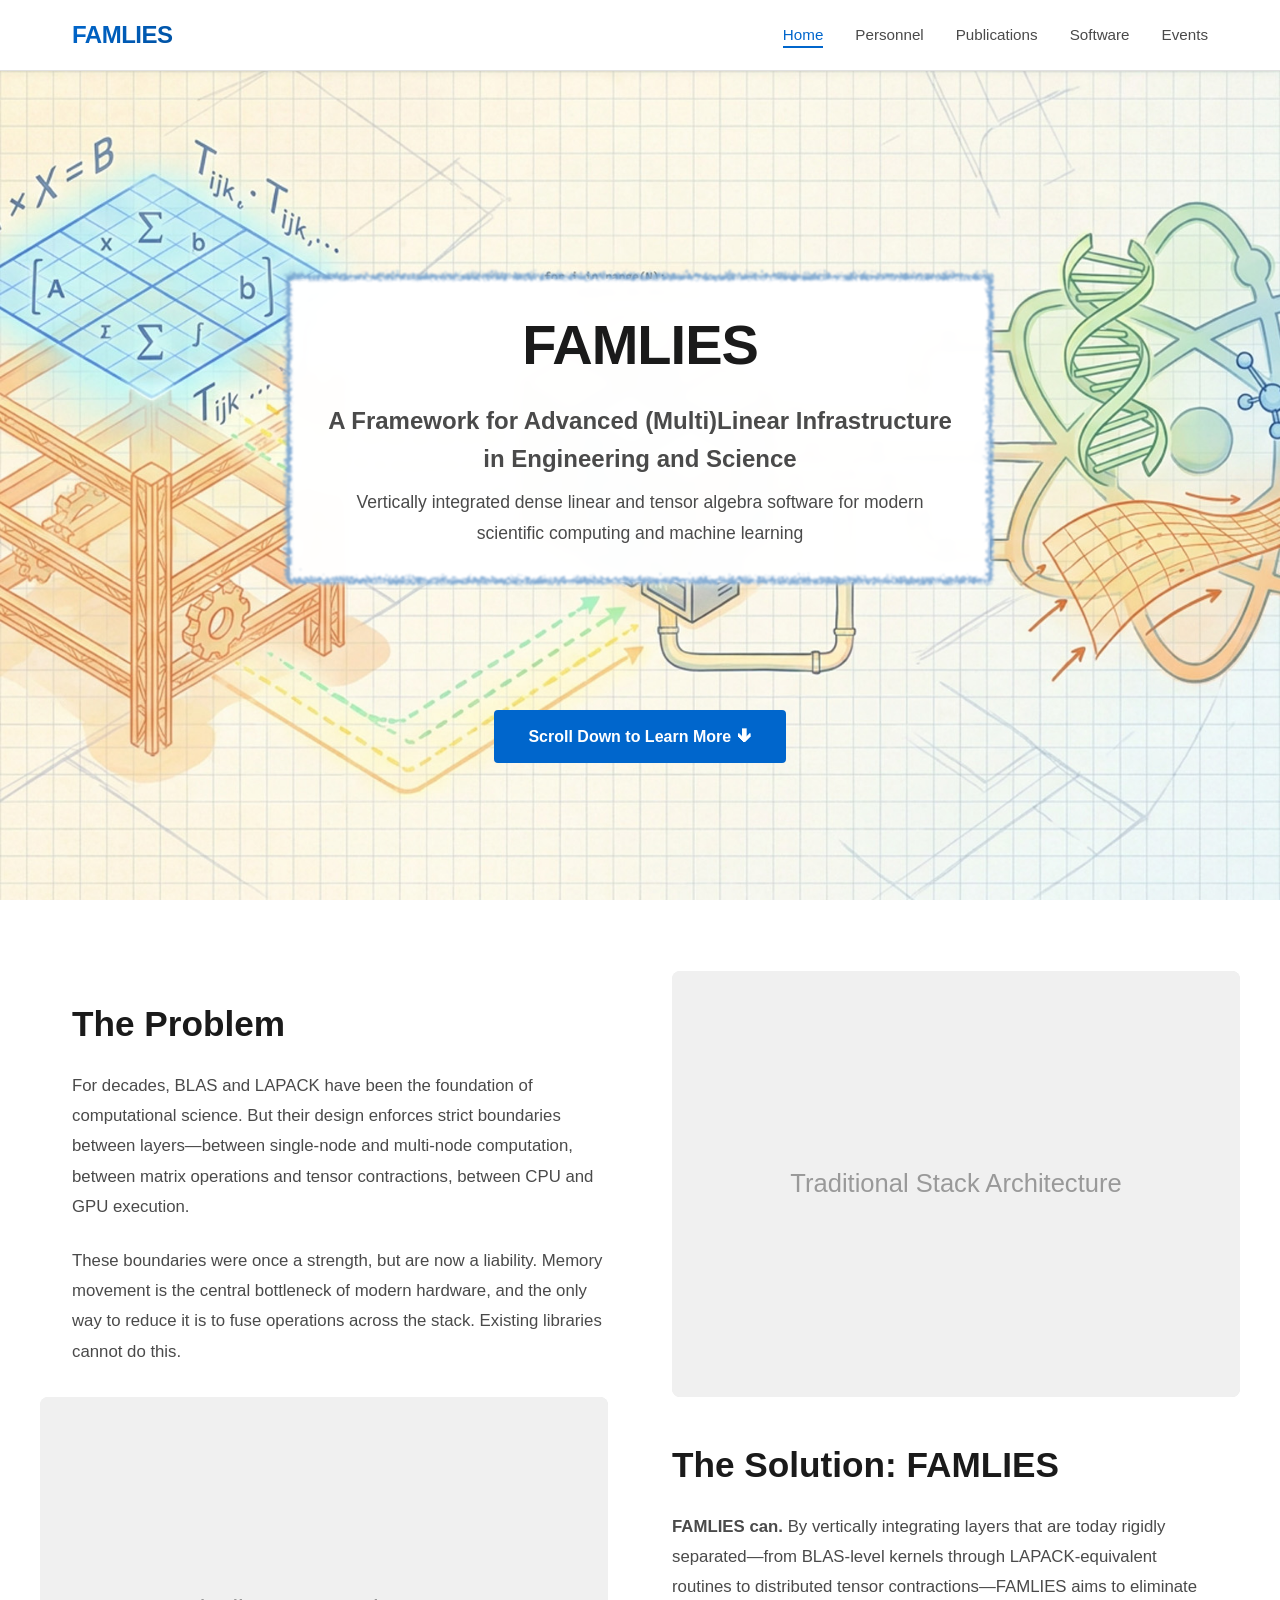
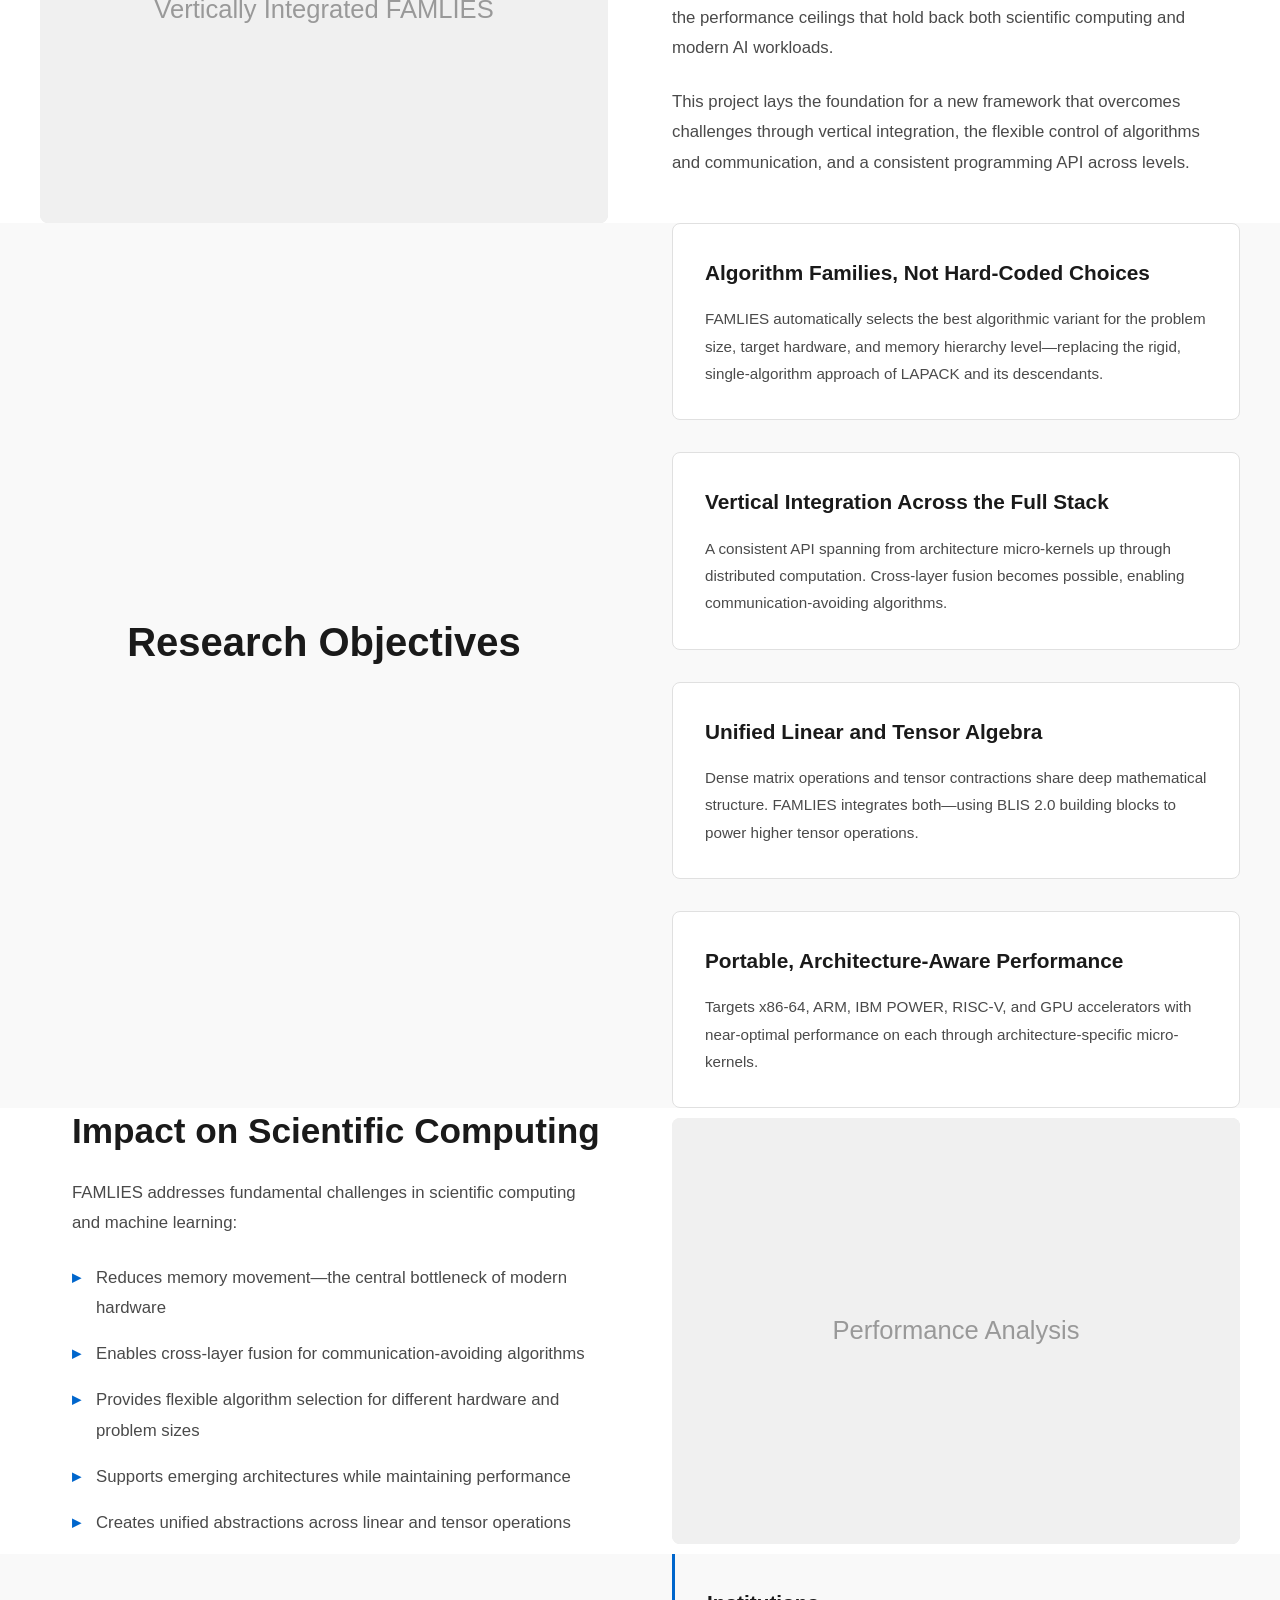
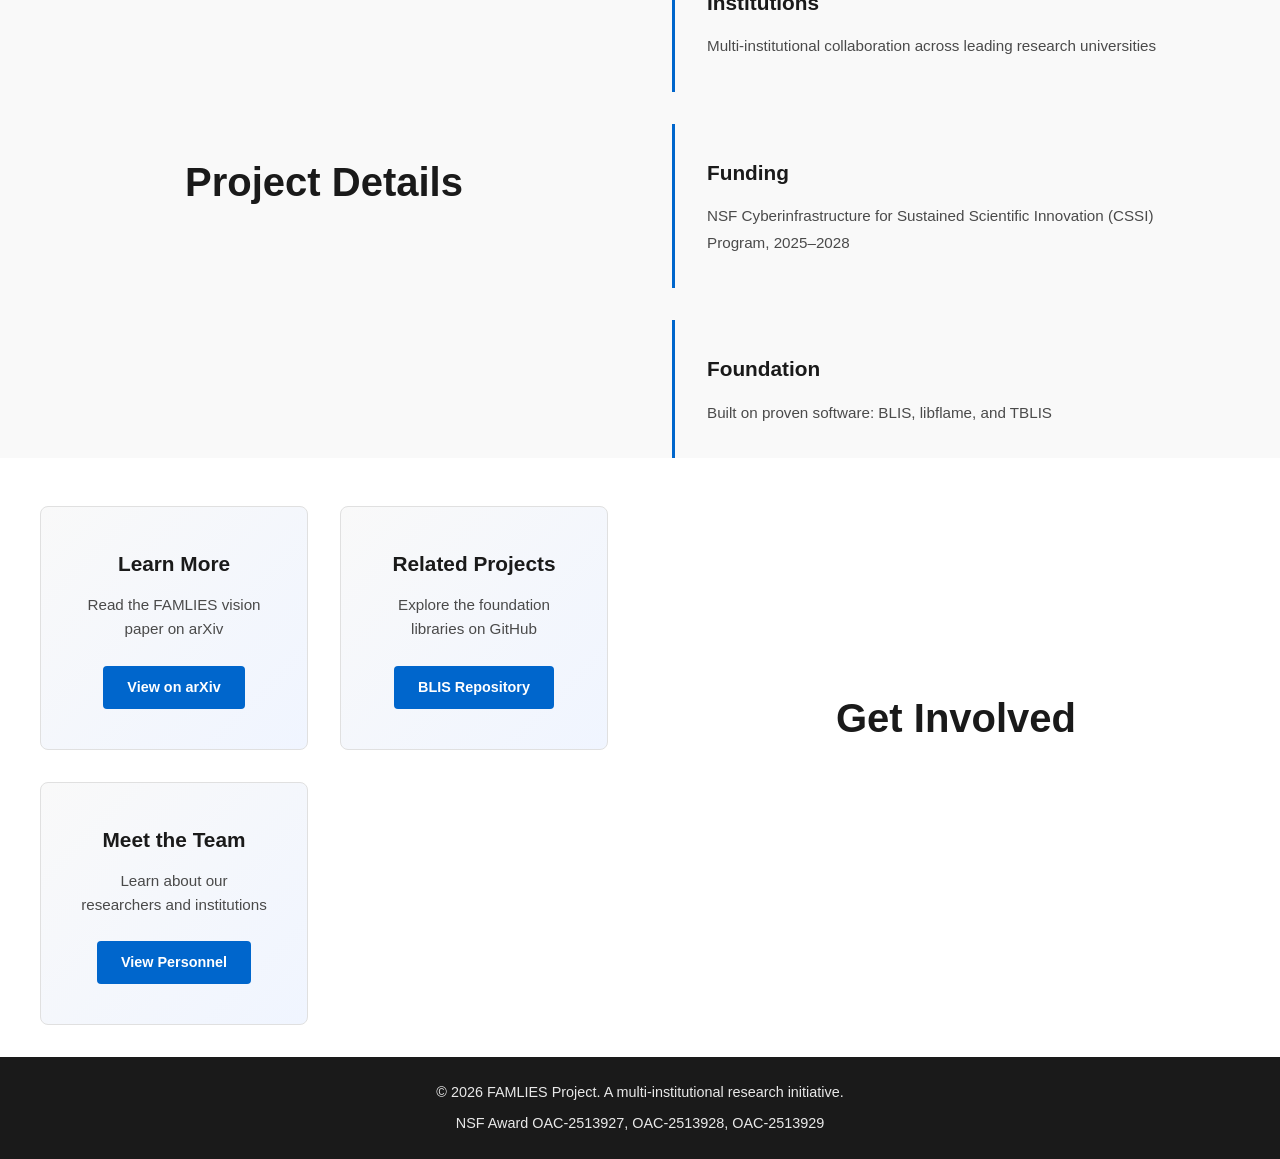
==== site/index.html @ 31dda7c6 "Update to BLIS and main FAMLIES pages." ====
<!DOCTYPE html>
<html lang="en">
<head>
    <meta charset="UTF-8">
    <meta name="viewport" content="width=device-width, initial-scale=1.0">
    <title>FAMLIES - Advanced Linear Algebra Framework</title>
    <link rel="stylesheet" href="styles.css">
</head>
<body>
    <!-- Navigation Bar -->
    <nav class="navbar">
        <div class="nav-container">
            <div class="nav-logo">
                <a href="index.html">
                    <span class="logo-placeholder">FAMLIES</span>
                </a>
            </div>
            <ul class="nav-menu">
                <li class="nav-item">
                    <a href="index.html" class="nav-link active">Home</a>
                </li>
                <li class="nav-item">
                    <a href="personnel.html" class="nav-link">Personnel</a>
                </li>
                <li class="nav-item">
                    <a href="publications.html" class="nav-link">Publications</a>
                </li>
                <li class="nav-item">
                    <a href="software.html" class="nav-link">Software</a>
                </li>
                <li class="nav-item">
                    <a href="events.html" class="nav-link">Events</a>
                </li>
            </ul>
        </div>
    </nav>

    <!-- Hero Section -->
    <section class="hero">
        <div class="hero-content">
            <h1>FAMLIES</h1>
            <p class="hero-subtitle">A Framework for Advanced (Multi)Linear Infrastructure in Engineering and Science</p>
            <p class="hero-description">Vertically integrated dense linear and tensor algebra software for modern scientific computing and machine learning</p>
        </div>
        <a href="#about" class="cta-button">Scroll Down to Learn More 🡳</a>
    </section>

    <!-- Main Content -->
    <main>
        <!-- Section 1: Motivation -->
        <section id="about" class="content-section">
            <div class="section-container">
                <div class="section-content left">
                    <h2>The Problem</h2>
                    <p>For decades, BLAS and LAPACK have been the foundation of computational science. But their design enforces strict boundaries between layers—between single-node and multi-node computation, between matrix operations and tensor contractions, between CPU and GPU execution.</p>
                    <p>These boundaries were once a strength, but are now a liability. Memory movement is the central bottleneck of modern hardware, and the only way to reduce it is to fuse operations across the stack. Existing libraries cannot do this.</p>
                </div>
                <div class="section-image right">
                    <div class="placeholder-image">
                        <svg viewBox="0 0 400 300" xmlns="http://www.w3.org/2000/svg">
                            <rect width="400" height="300" fill="#f0f0f0"/>
                            <text x="200" y="150" font-size="18" text-anchor="middle" fill="#999" dy=".3em">Traditional Stack Architecture</text>
                        </svg>
                    </div>
                </div>
            </div>
        </section>

        <!-- Section 2: Solution -->
        <section class="content-section">
            <div class="section-container">
                <div class="section-image left">
                    <div class="placeholder-image">
                        <svg viewBox="0 0 400 300" xmlns="http://www.w3.org/2000/svg">
                            <rect width="400" height="300" fill="#f0f0f0"/>
                            <text x="200" y="150" font-size="18" text-anchor="middle" fill="#999" dy=".3em">Vertically Integrated FAMLIES</text>
                        </svg>
                    </div>
                </div>
                <div class="section-content right">
                    <h2>The Solution: FAMLIES</h2>
                    <p><strong>FAMLIES can.</strong> By vertically integrating layers that are today rigidly separated—from BLAS-level kernels through LAPACK-equivalent routines to distributed tensor contractions—FAMLIES aims to eliminate the performance ceilings that hold back both scientific computing and modern AI workloads.</p>
                    <p>This project lays the foundation for a new framework that overcomes challenges through vertical integration, the flexible control of algorithms and communication, and a consistent programming API across levels.</p>
                </div>
            </div>
        </section>

        <!-- Section 3: Research Objectives -->
        <section class="content-section bg-light">
            <div class="section-container">
                <h2 class="section-title">Research Objectives</h2>
                <div class="objectives-grid">
                    <div class="objective-card">
                        <h3>Algorithm Families, Not Hard-Coded Choices</h3>
                        <p>FAMLIES automatically selects the best algorithmic variant for the problem size, target hardware, and memory hierarchy level—replacing the rigid, single-algorithm approach of LAPACK and its descendants.</p>
                    </div>
                    <div class="objective-card">
                        <h3>Vertical Integration Across the Full Stack</h3>
                        <p>A consistent API spanning from architecture micro-kernels up through distributed computation. Cross-layer fusion becomes possible, enabling communication-avoiding algorithms.</p>
                    </div>
                    <div class="objective-card">
                        <h3>Unified Linear and Tensor Algebra</h3>
                        <p>Dense matrix operations and tensor contractions share deep mathematical structure. FAMLIES integrates both—using BLIS 2.0 building blocks to power higher tensor operations.</p>
                    </div>
                    <div class="objective-card">
                        <h3>Portable, Architecture-Aware Performance</h3>
                        <p>Targets x86-64, ARM, IBM POWER, RISC-V, and GPU accelerators with near-optimal performance on each through architecture-specific micro-kernels.</p>
                    </div>
                </div>
            </div>
        </section>

        <!-- Section 4: Impact -->
        <section class="content-section">
            <div class="section-container">
                <div class="section-content left">
                    <h2>Impact on Scientific Computing</h2>
                    <p>FAMLIES addresses fundamental challenges in scientific computing and machine learning:</p>
                    <ul class="impact-list">
                        <li>Reduces memory movement—the central bottleneck of modern hardware</li>
                        <li>Enables cross-layer fusion for communication-avoiding algorithms</li>
                        <li>Provides flexible algorithm selection for different hardware and problem sizes</li>
                        <li>Supports emerging architectures while maintaining performance</li>
                        <li>Creates unified abstractions across linear and tensor operations</li>
                    </ul>
                </div>
                <div class="section-image right">
                    <div class="placeholder-image">
                        <svg viewBox="0 0 400 300" xmlns="http://www.w3.org/2000/svg">
                            <rect width="400" height="300" fill="#f0f0f0"/>
                            <text x="200" y="150" font-size="18" text-anchor="middle" fill="#999" dy=".3em">Performance Analysis</text>
                        </svg>
                    </div>
                </div>
            </div>
        </section>

        <!-- Section 5: Project Details -->
        <section class="content-section bg-light">
            <div class="section-container">
                <h2 class="section-title">Project Details</h2>
                <div class="details-grid">
                    <div class="detail-item">
                        <h3>Institutions</h3>
                        <p>Multi-institutional collaboration across leading research universities</p>
                    </div>
                    <div class="detail-item">
                        <h3>Funding</h3>
                        <p>NSF Cyberinfrastructure for Sustained Scientific Innovation (CSSI) Program, 2025–2028</p>
                    </div>
                    <div class="detail-item">
                        <h3>Foundation</h3>
                        <p>Built on proven software: BLIS, libflame, and TBLIS</p>
                    </div>
                </div>
            </div>
        </section>

        <!-- Section 6: Getting Started -->
        <section class="content-section">
            <div class="section-container">
                <div class="cta-section">
                    <div class="cta-card">
                        <h3>Learn More</h3>
                        <p>Read the FAMLIES vision paper on arXiv</p>
                        <a href="https://arxiv.org/abs/2604.07311" class="link-button" target="_blank">View on arXiv</a>
                    </div>
                    <div class="cta-card">
                        <h3>Related Projects</h3>
                        <p>Explore the foundation libraries on GitHub</p>
                        <a href="https://github.com/flame/blis" class="link-button" target="_blank">BLIS Repository</a>
                    </div>
                    <div class="cta-card">
                        <h3>Meet the Team</h3>
                        <p>Learn about our researchers and institutions</p>
                        <a href="personnel.html" class="link-button">View Personnel</a>
                    </div>
                </div>
                <h2 class="section-title text-center">Get Involved</h2>
            </div>
        </section>
    </main>

    <!-- Footer -->
    <footer class="footer">
        <div class="footer-content">
            <p>&copy; 2026 FAMLIES Project. A multi-institutional research initiative.</p>
            <p>NSF Award OAC-2513927, OAC-2513928, OAC-2513929</p>
        </div>
    </footer>

    <script src="script.js"></script>
</body>
</html>
---- site/styles.css ----
/* ============================================
   FAMLIES Website - Minimalist Scrolling Design
   ============================================ */

* {
    margin: 0;
    padding: 0;
    box-sizing: border-box;
}

:root {
    --primary-color: #1a1a1a;
    --secondary-color: #4a4a4a;
    --accent-color: #0066cc;
    --light-bg: #f9f9f9;
    --white: #ffffff;
    --border-color: #e0e0e0;
    --spacing-unit: 1rem;
    --max-width: 1200px;
    --font-sans: -apple-system, BlinkMacSystemFont, "Segoe UI", Roboto, "Helvetica Neue", Arial, sans-serif;
}

html {
    scroll-behavior: smooth;
}

body {
    font-family: var(--font-sans);
    color: var(--primary-color);
    background-color: var(--white);
    line-height: 1.6;
}

/* ============================================
   NAVIGATION
   ============================================ */

.navbar {
    position: sticky;
    top: 0;
    z-index: 1000;
    background-color: var(--white);
    border-bottom: 1px solid var(--border-color);
    box-shadow: 0 2px 8px rgba(0, 0, 0, 0.05);
}

.nav-container {
    max-width: var(--max-width);
    margin: 0 auto;
    display: flex;
    justify-content: space-between;
    align-items: center;
    padding: 0 2rem;
    height: 70px;
}

.nav-logo a {
    font-size: 1.5rem;
    font-weight: 700;
    color: var(--primary-color);
    text-decoration: none;
    letter-spacing: -0.5px;
}

.logo-placeholder {
    background: linear-gradient(135deg, var(--accent-color), #0052a3);
    -webkit-background-clip: text;
    -webkit-text-fill-color: transparent;
    background-clip: text;
}

.nav-menu {
    display: flex;
    list-style: none;
    gap: 2rem;
}

.nav-item {
    position: relative;
}

.nav-link {
    color: var(--secondary-color);
    text-decoration: none;
    font-size: 0.95rem;
    font-weight: 500;
    transition: color 0.3s ease;
    position: relative;
}

.nav-link:hover,
.nav-link.active {
    color: var(--accent-color);
}

.nav-link.active::after {
    content: '';
    position: absolute;
    bottom: -5px;
    left: 0;
    width: 100%;
    height: 2px;
    background-color: var(--accent-color);
}

/* ============================================
   HERO SECTION
   ============================================ */

.hero {
    background: url('bg.jpg') center/cover no-repeat;
    background-attachment: fixed;
    padding: 20px var(--spacing-unit) * 1;
    text-align: center;
    display: flex;
    flex-direction: column;
    align-items: center;
    justify-content: center;
    gap: 8rem;
    height: 100vh;
}

/*
.hero-content {
    max-width: 700px;
    background-color: rgba(255, 255, 255, 0.95);
    padding: 3rem;
    border-radius: 16px;
    backdrop-filter: blur(10px);
    box-shadow:
        0 0 20px 0px rgba(255, 255, 255, 0.9),
        0 0 40px 10px rgba(255, 255, 255, 0.6),
        0 0 70px 25px rgba(255, 255, 255, 0.2),
        0 0 100px 45px rgba(255, 255, 255, 0.05);
}
*/

.hero-content {
    max-width: 700px;
    background-color: rgba(255, 255, 255, 0.98);
    padding: 2rem;
    backdrop-filter: blur(5px);
    border-radius: 5px;
    box-shadow:
        0 0 2px 0px rgba(255, 255, 255, 0.9),
        0 0 4px 2px rgba(255, 255, 255, 0.6),
        0 0 6px 4px rgba(255, 255, 255, 0.2),
        0 0 10px 6px rgba(255, 255, 255, 0.05);
    position: relative;
    z-index: 1;
}

.hero-content::after {
    content: '';
    position: absolute;
    top: -20px;
    left: -20px;
    right: -20px;
    bottom: -20px;
    background-image:
        url('data:image/svg+xml;utf8,<svg xmlns="http://www.w3.org/2000/svg" viewBox="0 0 700 300" preserveAspectRatio="none"><defs><filter id="roughen" height="2" width="1.6" color-interpolation-filters="sRGB"><feTurbulence baseFrequency="0.32065" seed="115" result="result1" numOctaves="1" type="turbulence"/><feDisplacementMap scale="10" yChannelSelector="G" in2="result1" xChannelSelector="R" in="SourceGraphic"/><feGaussianBlur stdDeviation="1.1169"/></filter></defs><path d="M 14,12 L 678,12 L 678,278 L 14,278 Z" fill="none" stroke="rgba(100,150,200,0.8)" stroke-width="4.5" filter="url(%23roughen)" stroke-linecap="round" stroke-linejoin="round"/></svg>');
    background-repeat: no-repeat;
    background-size: 100% 100%;
    background-position: 0 0;
    pointer-events: none;
    z-index: -1;
}

.hero h1 {
    font-size: 3.5rem;
    font-weight: 700;
    margin-bottom: 1.5rem;
    letter-spacing: -1px;
    color: var(--primary-color);
    line-height: 1.2;
}

.hero-subtitle {
    font-size: 1.5rem;
    color: var(--secondary-color);
    margin-top: 0.0rem;
    margin-bottom: 0.5rem;
    font-weight: 600;
}

.hero-description {
    font-size: 1.1rem;
    color: var(--secondary-color);
    margin-bottom: 0rem;
    line-height: 1.8;
}

.cta-button {
    display: inline-block;
    padding: 12px 32px;
    background-color: var(--accent-color);
    color: var(--white);
    text-decoration: none;
    border-radius: 4px;
    font-weight: 600;
    font-size: 1rem;
    transition: all 0.3s ease;
    border: 2px solid var(--accent-color);
}

.cta-button:hover {
    background-color: transparent;
    color: var(--accent-color);
    transform: translateY(-2px);
    box-shadow: 0 8px 16px rgba(0, 102, 204, 0.2);
}

/* ============================================
   MAIN CONTENT
   ============================================ */

main {
    background-color: var(--white);
}

.content-section {
    padding: 80px var(--spacing-unit) * 2;
}

.content-section.bg-light {
    background-color: var(--light-bg);
}

.section-container {
    max-width: var(--max-width);
    margin: 0 auto;
}

/* Alternating Layout */

.section-container {
    display: grid;
    grid-template-columns: 1fr 1fr;
    gap: 4rem;
    align-items: center;
}

.section-content {
    display: flex;
    flex-direction: column;
    justify-content: center;
}

.section-content h2 {
    font-size: 2.2rem;
    font-weight: 700;
    margin-bottom: 1.5rem;
    line-height: 1.3;
    color: var(--primary-color);
}

.section-content p {
    font-size: 1.05rem;
    color: var(--secondary-color);
    margin-bottom: 1.5rem;
    line-height: 1.8;
}

.section-content p:last-of-type {
    margin-bottom: 0;
}

.section-content.left {
    order: 1;
    padding-left: 2rem;
}

.section-content.right {
    order: 2;
    padding-right: 2rem;
}

.section-image.left {
    order: -1;
}

.section-image.right {
    order: 2;
}

.placeholder-image {
    background: linear-gradient(135deg, #f0f0f0 0%, #e8e8e8 100%);
    border-radius: 8px;
    aspect-ratio: 4 / 3;
    display: flex;
    align-items: center;
    justify-content: center;
    overflow: hidden;
}

.placeholder-image svg {
    width: 100%;
    height: 100%;
}

/* ============================================
   SECTION TITLES
   ============================================ */

.section-title {
    font-size: 2.5rem;
    font-weight: 700;
    margin-bottom: 3rem;
    text-align: center;
    color: var(--primary-color);
}

.section-title.text-center {
    text-align: center;
}

/* ============================================
   OBJECTIVES GRID
   ============================================ */

.objectives-grid {
    display: grid;
    grid-template-columns: repeat(auto-fit, minmax(280px, 1fr));
    gap: 2rem;
}

.objective-card {
    padding: 2rem;
    background-color: var(--white);
    border-radius: 8px;
    border: 1px solid var(--border-color);
    transition: all 0.3s ease;
}

.objective-card:hover {
    box-shadow: 0 12px 24px rgba(0, 0, 0, 0.08);
    border-color: var(--accent-color);
    transform: translateY(-4px);
}

.objective-card h3 {
    font-size: 1.3rem;
    font-weight: 600;
    margin-bottom: 1rem;
    color: var(--primary-color);
}

.objective-card p {
    font-size: 0.95rem;
    color: var(--secondary-color);
    line-height: 1.8;
}

/* ============================================
   IMPACT LIST
   ============================================ */

.impact-list {
    list-style: none;
    margin-top: 1.5rem;
}

.impact-list li {
    padding-left: 1.5rem;
    margin-bottom: 1rem;
    position: relative;
    font-size: 1.05rem;
    color: var(--secondary-color);
    line-height: 1.8;
}

.impact-list li::before {
    content: '▸';
    position: absolute;
    left: 0;
    color: var(--accent-color);
    font-weight: bold;
}

/* ============================================
   DETAILS GRID
   ============================================ */

.details-grid {
    display: grid;
    grid-template-columns: repeat(auto-fit, minmax(300px, 1fr));
    gap: 2rem;
}

.detail-item {
    padding: 2rem;
    border-left: 3px solid var(--accent-color);
}

.detail-item h3 {
    font-size: 1.3rem;
    font-weight: 600;
    margin-bottom: 0.8rem;
    color: var(--primary-color);
}

.detail-item p {
    font-size: 0.95rem;
    color: var(--secondary-color);
    line-height: 1.8;
}

/* ============================================
   CTA SECTION
   ============================================ */

.cta-section {
    display: grid;
    grid-template-columns: repeat(auto-fit, minmax(250px, 1fr));
    gap: 2rem;
    margin-top: 3rem;
}

.cta-card {
    padding: 2.5rem;
    background: linear-gradient(135deg, #f9f9f9 0%, #f0f5ff 100%);
    border-radius: 8px;
    border: 1px solid var(--border-color);
    text-align: center;
    transition: all 0.3s ease;
}

.cta-card:hover {
    background: linear-gradient(135deg, #f0f5ff 0%, #e8f0ff 100%);
    box-shadow: 0 12px 24px rgba(0, 102, 204, 0.1);
    transform: translateY(-4px);
}

.cta-card h3 {
    font-size: 1.3rem;
    font-weight: 600;
    margin-bottom: 0.8rem;
    color: var(--primary-color);
}

.cta-card p {
    font-size: 0.95rem;
    color: var(--secondary-color);
    margin-bottom: 1.5rem;
}

.link-button {
    display: inline-block;
    padding: 10px 24px;
    background-color: var(--accent-color);
    color: var(--white);
    text-decoration: none;
    border-radius: 4px;
    font-weight: 600;
    font-size: 0.9rem;
    transition: all 0.3s ease;
}

.link-button:hover {
    background-color: #0052a3;
    transform: translateY(-2px);
    box-shadow: 0 6px 12px rgba(0, 102, 204, 0.2);
}

/* ============================================
   PAGE HEADER
   ============================================ */

.page-header {
    background: linear-gradient(135deg, rgba(255, 255, 255, 0.75) 0%, rgba(240, 245, 255, 0.75) 100%);
    padding: 60px var(--spacing-unit) * 2;
    text-align: center;
    display: flex;
    align-items: center;
    justify-content: center;
    min-height: 40vh;
}

.page-header.personnel-header {
    background: linear-gradient(135deg, rgba(255, 255, 255, 0.75) 0%, rgba(240, 245, 255, 0.75) 100%), url('personnel.jpg') center/cover no-repeat;
}

.page-header.events-header {
    background: linear-gradient(135deg, rgba(255, 255, 255, 0.75) 0%, rgba(240, 245, 255, 0.75) 100%), url('events.svg') center/cover no-repeat;
}

.page-header.publications-header {
    background: linear-gradient(135deg, rgba(255, 255, 255, 0.75) 0%, rgba(240, 245, 255, 0.75) 100%), url('publications.svg') center/cover no-repeat;
}

.page-header.software-header {
    background: linear-gradient(135deg, rgba(255, 255, 255, 0.75) 0%, rgba(240, 245, 255, 0.75) 100%), url('software.svg') center/cover no-repeat;
}

.header-content {
    max-width: 700px;
}

.page-header h1 {
    font-size: 3rem;
    font-weight: 700;
    margin-bottom: 1rem;
    letter-spacing: -1px;
    color: var(--primary-color);
}

.page-header p {
    font-size: 1.2rem;
    color: var(--secondary-color);
    font-weight: 500;
}

/* ============================================
   PERSONNEL PAGE
   ============================================ */

.personnel-grid {
    display: grid;
    grid-template-columns: repeat(3, 1fr);
    gap: 2.5rem;
    margin-top: 0;
    padding: 0 2rem;
}

.personnel-section {
    grid-template-columns: 1fr;
}

/* Override grid layout for personnel page content containers */
.content-section .section-container:has(> .personnel-grid),
.content-section .section-container:has(> .institutions-grid),
.content-section .section-container:has(> .opportunity-cards) {
    display: block;
    max-width: 100%;
    margin: 0;
    gap: 0;
}

.person-card {
    padding: 2rem;
    background-color: var(--white);
    border-radius: 8px;
    border: 1px solid var(--border-color);
    text-align: center;
    transition: all 0.3s ease;
}

.person-card:hover {
    box-shadow: 0 12px 24px rgba(0, 0, 0, 0.08);
    border-color: var(--accent-color);
    transform: translateY(-4px);
}

.person-image {
    width: 150px;
    height: 150px;
    margin: 0 auto 1.5rem;
    background: linear-gradient(135deg, #f0f0f0 0%, #e8e8e8 100%);
    border-radius: 50%;
    display: flex;
    align-items: center;
    justify-content: center;
    overflow: hidden;
}

.person-image svg {
    width: 100%;
    height: 100%;
}

.person-card h3 {
    font-size: 1.3rem;
    font-weight: 700;
    margin-bottom: 0.5rem;
    color: var(--primary-color);
}

.person-title {
    font-size: 0.95rem;
    font-weight: 600;
    color: var(--accent-color);
    margin-bottom: 0.5rem;
}

.person-institution {
    font-size: 0.9rem;
    color: var(--secondary-color);
    margin-bottom: 0.3rem;
}

.person-affiliation {
    font-size: 0.9rem;
    font-style: italic;
    color: var(--secondary-color);
    margin-bottom: 1rem;
}

.person-bio {
    margin-top: 1rem;
    padding-top: 1rem;
    border-top: 1px solid var(--border-color);
}

.person-bio p {
    font-size: 0.9rem;
    color: var(--secondary-color);
    line-height: 1.6;
}

/* Opportunity Cards */

.opportunity-cards {
    max-width: 800px;
    margin: 0 auto;
}

.opportunity-card {
    padding: 2.5rem;
    background-color: var(--white);
    border-radius: 8px;
    border-left: 4px solid var(--accent-color);
}

.opportunity-card h3 {
    font-size: 1.5rem;
    font-weight: 700;
    margin-bottom: 0.5rem;
    color: var(--primary-color);
}

.opportunity-type {
    font-size: 0.9rem;
    font-weight: 600;
    color: var(--accent-color);
    margin-bottom: 1.5rem;
    display: inline-block;
}

.opportunity-description {
    font-size: 0.95rem;
    color: var(--secondary-color);
    line-height: 1.8;
}

.opportunity-description ul {
    margin: 1.5rem 0;
    padding-left: 1.5rem;
}

.opportunity-description ul li {
    margin-bottom: 0.8rem;
    list-style-type: disc;
}

.opportunity-description p {
    margin-bottom: 1rem;
}

/* Institutions Grid */

.institutions-grid {
    display: grid;
    grid-template-columns: repeat(auto-fit, minmax(250px, 1fr));
    gap: 2rem;
    margin-top: 2rem;
    padding: 0 2rem;
}

.institution-card {
    padding: 2rem;
    background-color: var(--white);
    border-radius: 8px;
    border: 1px solid var(--border-color);
    transition: all 0.3s ease;
}

.institution-card:hover {
    box-shadow: 0 12px 24px rgba(0, 0, 0, 0.08);
    border-color: var(--accent-color);
}

.institution-card h3 {
    font-size: 1.2rem;
    font-weight: 700;
    margin-bottom: 0.5rem;
    color: var(--primary-color);
}

.institution-dept {
    font-size: 0.9rem;
    color: var(--accent-color);
    font-weight: 600;
    margin-bottom: 0.8rem;
}

.institution-card p {
    font-size: 0.9rem;
    color: var(--secondary-color);
    line-height: 1.6;
}

/* ============================================
   PUBLICATIONS PAGE
   ============================================ */

.publications-list {
    margin-top: 2rem;
}

.publication-item {
    padding: 2rem;
    background-color: var(--white);
    border-radius: 8px;
    border: 1px solid var(--border-color);
    margin-bottom: 2rem;
    transition: all 0.3s ease;
}

.publication-item:hover {
    box-shadow: 0 12px 24px rgba(0, 0, 0, 0.08);
    border-color: var(--accent-color);
}

.publication-header h3 {
    font-size: 1.3rem;
    font-weight: 700;
    margin-bottom: 0.5rem;
    color: var(--primary-color);
}

.publication-meta {
    font-size: 0.9rem;
    font-style: italic;
    color: var(--secondary-color);
    margin-bottom: 1rem;
}

.publication-details {
    margin: 1.5rem 0;
}

.publication-authors {
    font-size: 0.95rem;
    color: var(--secondary-color);
    margin-bottom: 1rem;
}

.publication-abstract {
    font-size: 0.95rem;
    color: var(--secondary-color);
    line-height: 1.8;
    margin-bottom: 1.5rem;
}

.publication-links {
    display: flex;
    gap: 1rem;
}

.pub-link {
    display: inline-block;
    padding: 8px 16px;
    background-color: var(--accent-color);
    color: var(--white);
    text-decoration: none;
    border-radius: 4px;
    font-weight: 600;
    font-size: 0.85rem;
    transition: all 0.3s ease;
}

.pub-link:hover {
    background-color: #0052a3;
    transform: translateY(-2px);
    box-shadow: 0 6px 12px rgba(0, 102, 204, 0.2);
}

.publication-tags {
    display: flex;
    flex-wrap: wrap;
    gap: 0.8rem;
    margin-top: 1.5rem;
    padding-top: 1.5rem;
    border-top: 1px solid var(--border-color);
}

.tag {
    display: inline-block;
    padding: 6px 12px;
    background-color: var(--light-bg);
    color: var(--primary-color);
    border-radius: 20px;
    font-size: 0.8rem;
    font-weight: 600;
    border: 1px solid var(--border-color);
}

/* Software Grid */

.software-grid {
    display: grid;
    grid-template-columns: repeat(auto-fit, minmax(280px, 1fr));
    gap: 2rem;
    margin-top: 2rem;
}

.software-card {
    padding: 2rem;
    background-color: var(--white);
    border-radius: 8px;
    border: 1px solid var(--border-color);
    transition: all 0.3s ease;
}

.software-card:hover {
    box-shadow: 0 12px 24px rgba(0, 0, 0, 0.08);
    border-color: var(--accent-color);
    transform: translateY(-4px);
}

.software-card h3 {
    font-size: 1.3rem;
    font-weight: 700;
    margin-bottom: 0.5rem;
    color: var(--primary-color);
}

.software-desc {
    font-size: 0.9rem;
    color: var(--accent-color);
    font-weight: 600;
    margin-bottom: 1rem;
}

.software-card p {
    font-size: 0.95rem;
    color: var(--secondary-color);
    line-height: 1.6;
    margin-bottom: 1.5rem;
}

.software-link {
    display: inline-block;
    color: var(--accent-color);
    text-decoration: none;
    font-weight: 600;
    font-size: 0.9rem;
    transition: all 0.3s ease;
}

.software-link:hover {
    color: #0052a3;
    transform: translateX(4px);
}

/* ============================================
   SOFTWARE PAGE - ARCHITECTURE
   ============================================ */

.architecture-content {
    display: grid;
    grid-template-columns: repeat(auto-fit, minmax(300px, 1fr));
    gap: 2.5rem;
    margin-top: 2rem;
}

.architecture-section {
    padding: 2rem;
    background-color: var(--white);
    border-radius: 8px;
    border: 1px solid var(--border-color);
}

.architecture-section h3 {
    font-size: 1.3rem;
    font-weight: 700;
    margin-bottom: 1rem;
    color: var(--primary-color);
}

.architecture-section p {
    font-size: 0.95rem;
    color: var(--secondary-color);
    line-height: 1.8;
    margin-bottom: 1.5rem;
}

.architecture-list {
    list-style: none;
    padding: 0;
}

.architecture-list li {
    padding-left: 1.5rem;
    margin-bottom: 1rem;
    position: relative;
    font-size: 0.95rem;
    color: var(--secondary-color);
    line-height: 1.8;
}

.architecture-list li::before {
    content: '→';
    position: absolute;
    left: 0;
    color: var(--accent-color);
    font-weight: bold;
}

.architecture-list strong {
    color: var(--primary-color);
}

/* Software Stats */

.software-stats {
    display: flex;
    gap: 1rem;
    flex-wrap: wrap;
    margin: 1.5rem 0;
    padding: 1rem 0;
    border-top: 1px solid var(--border-color);
    border-bottom: 1px solid var(--border-color);
}

.stat-item {
    font-size: 0.8rem;
    font-weight: 600;
    color: var(--primary-color);
    background-color: var(--light-bg);
    padding: 4px 10px;
    border-radius: 4px;
}

/* Resources Grid */

.resources-grid {
    display: grid;
    grid-template-columns: repeat(auto-fit, minmax(280px, 1fr));
    gap: 2rem;
    margin-top: 2rem;
}

.resource-card {
    padding: 2rem;
    background: linear-gradient(135deg, #f9f9f9 0%, #f0f5ff 100%);
    border-radius: 8px;
    border: 1px solid var(--border-color);
    transition: all 0.3s ease;
}

.resource-card:hover {
    box-shadow: 0 12px 24px rgba(0, 102, 204, 0.1);
    transform: translateY(-4px);
    background: linear-gradient(135deg, #f0f5ff 0%, #e8f0ff 100%);
}

.resource-card h3 {
    font-size: 1.2rem;
    font-weight: 700;
    margin-bottom: 0.8rem;
    color: var(--primary-color);
}

.resource-card p {
    font-size: 0.95rem;
    color: var(--secondary-color);
    line-height: 1.6;
    margin-bottom: 1.5rem;
}

.resource-link {
    display: inline-block;
    color: var(--accent-color);
    text-decoration: none;
    font-weight: 600;
    font-size: 0.9rem;
    transition: all 0.3s ease;
}

.resource-link:hover {
    color: #0052a3;
    transform: translateX(4px);
}

/* ============================================
   EVENTS PAGE
   ============================================ */

.events-list {
    margin-top: 2rem;
    grid-column: 1 / -1;
    width: 100%;
}

.event-card {
    display: flex;
    gap: 2rem;
    padding: 2rem;
    background-color: var(--white);
    border-radius: 8px;
    border: 1px solid var(--border-color);
    margin-bottom: 2rem;
    transition: all 0.3s ease;
    width: 100%;
}

.event-card:hover {
    box-shadow: 0 12px 24px rgba(0, 0, 0, 0.08);
    border-color: var(--accent-color);
}

.event-date {
    flex-shrink: 0;
    width: 100px;
    padding: 1.5rem 1rem;
    background: linear-gradient(135deg, var(--accent-color), #0052a3);
    color: var(--white);
    border-radius: 8px;
    text-align: center;
    display: flex;
    flex-direction: column;
    justify-content: center;
    align-items: center;
}

.event-date-past {
    flex-shrink: 0;
    width: 100px;
    padding: 1.5rem 1rem;
    background: linear-gradient(135deg, #999, #666);
    color: var(--white);
    border-radius: 8px;
    text-align: center;
    display: flex;
    flex-direction: column;
    justify-content: center;
    align-items: center;
}

.event-month {
    font-size: 0.75rem;
    font-weight: 700;
    letter-spacing: 1px;
    opacity: 0.9;
}

.event-day {
    font-size: 2rem;
    font-weight: 700;
    line-height: 1;
}

.event-content {
    flex: 1;
}

.event-content h3 {
    font-size: 1.3rem;
    font-weight: 700;
    margin-bottom: 0.5rem;
    color: var(--primary-color);
}

.event-time {
    font-size: 0.9rem;
    font-weight: 600;
    color: var(--secondary-color);
    margin-bottom: 1rem;
}

.event-description {
    font-size: 0.95rem;
    color: var(--secondary-color);
    line-height: 1.8;
    margin-bottom: 1rem;
}

.event-speakers {
    font-size: 0.9rem;
    color: var(--secondary-color);
    margin-bottom: 1rem;
}

.event-link {
    display: inline-block;
    color: var(--accent-color);
    text-decoration: none;
    font-weight: 600;
    font-size: 0.9rem;
    transition: all 0.3s ease;
}

.event-link:hover {
    color: #0052a3;
    transform: translateX(4px);
}

/* Event Files */

.event-files {
    margin-top: 1.5rem;
    padding-top: 1.5rem;
    border-top: 1px solid var(--border-color);
}

.event-files-label {
    font-size: 0.9rem;
    font-weight: 600;
    color: var(--primary-color);
    margin-bottom: 0.8rem;
}

.event-files-list {
    list-style: none;
    padding: 0;
    margin: 0;
}

.event-files-list li {
    margin-bottom: 0.5rem;
}

.event-files-list a {
    display: inline-block;
    color: var(--accent-color);
    text-decoration: none;
    font-weight: 600;
    font-size: 0.9rem;
    transition: all 0.3s ease;
}

.event-files-list a:hover {
    color: #0052a3;
    text-decoration: underline;
}

/* Event Actions */

.event-actions {
    margin-top: 1.5rem;
    display: flex;
    gap: 1rem;
    flex-wrap: wrap;
}

/* News List */

.news-list {
    margin-top: 2rem;
}

.news-item {
    padding: 2rem;
    background-color: var(--white);
    border-radius: 8px;
    border-left: 4px solid var(--accent-color);
    margin-bottom: 2rem;
    transition: all 0.3s ease;
}

.news-item:hover {
    box-shadow: 0 12px 24px rgba(0, 0, 0, 0.08);
}

.news-date {
    font-size: 0.85rem;
    font-weight: 700;
    color: var(--accent-color);
    text-transform: uppercase;
    letter-spacing: 0.5px;
    margin-bottom: 0.5rem;
}

.news-item h3 {
    font-size: 1.3rem;
    font-weight: 700;
    margin-bottom: 1rem;
    color: var(--primary-color);
}

.news-item p {
    font-size: 0.95rem;
    color: var(--secondary-color);
    line-height: 1.8;
    margin-bottom: 1rem;
}

.news-link {
    display: inline-block;
    color: var(--accent-color);
    text-decoration: none;
    font-weight: 600;
    font-size: 0.9rem;
    transition: all 0.3s ease;
}

.news-link:hover {
    color: #0052a3;
    transform: translateX(4px);
}

/* Past Events */

.past-events-list {
    display: grid;
    grid-template-columns: repeat(auto-fit, minmax(300px, 1fr));
    gap: 2rem;
    margin-top: 2rem;
}

.past-event {
    padding: 1.5rem;
    background-color: var(--white);
    border-radius: 8px;
    border: 1px solid var(--border-color);
}

.past-event h3 {
    font-size: 1.1rem;
    font-weight: 700;
    margin-bottom: 0.5rem;
    color: var(--primary-color);
}

.past-event-date {
    font-size: 0.85rem;
    font-weight: 600;
    color: var(--secondary-color);
    margin-bottom: 0.8rem;
}

.past-event-desc {
    font-size: 0.9rem;
    color: var(--secondary-color);
    line-height: 1.6;
}

/* Contact Info */

.contact-info {
    max-width: 600px;
    margin: 0 auto;
    text-align: center;
}

.contact-info p {
    font-size: 1.05rem;
    color: var(--secondary-color);
    line-height: 1.8;
}

/* ============================================
   FOOTER
   ============================================ */

.footer {
    background-color: var(--primary-color);
    color: var(--white);
    padding: 1rem;
    text-align: center;
    margin-top: 2rem;
}

.footer-content {
    max-width: var(--max-width);
    margin: 0 auto;
}

.footer-content p {
    font-size: 0.9rem;
    margin: 0.5rem 0;
    opacity: 0.9;
}

/* ============================================
   RESPONSIVE DESIGN
   ============================================ */

@media (max-width: 768px) {
    .nav-menu {
        gap: 1rem;
    }

    .nav-link {
        font-size: 0.85rem;
    }

    .hero h1 {
        font-size: 2.5rem;
    }

    .hero-subtitle {
        font-size: 1.2rem;
    }

    .hero-description {
        font-size: 0.95rem;
    }

    .section-container {
        grid-template-columns: 1fr;
        gap: 2rem;
    }

    .section-content,
    .section-image {
        order: unset !important;
    }

    .section-content h2 {
        font-size: 1.8rem;
    }

    .content-section {
        padding: 50px var(--spacing-unit);
    }

    .section-title {
        font-size: 2rem;
        margin-bottom: 2rem;
    }

    .objectives-grid,
    .details-grid,
    .cta-section {
        grid-template-columns: 1fr;
        gap: 1.5rem;
    }

    .objective-card,
    .cta-card,
    .detail-item {
        padding: 1.5rem;
    }

    /* Page header responsive */
    .page-header {
        padding: 40px var(--spacing-unit);
        min-height: auto;
    }

    .page-header h1 {
        font-size: 2rem;
    }

    .page-header p {
        font-size: 1rem;
    }

    /* Personnel page responsive */
    .personnel-grid {
        grid-template-columns: repeat(2, 1fr);
        gap: 2rem;
    }

    /* Events responsive */
    .event-card {
        flex-direction: column;
        gap: 1.5rem;
    }

    .event-date {
        width: 100%;
        flex-direction: row;
        justify-content: flex-start;
        gap: 1rem;
    }

    .event-month {
        font-size: 0.7rem;
    }

    .event-day {
        font-size: 1.5rem;
    }

    /* Publications responsive */
    .publication-links {
        flex-direction: column;
        gap: 0.8rem;
    }

    .pub-link {
        width: 100%;
        text-align: center;
    }

    /* Software grid responsive */
    .software-grid,
    .institutions-grid,
    .past-events-list {
        grid-template-columns: 1fr;
    }

    /* Software page responsive */
    .architecture-content {
        grid-template-columns: 1fr;
    }

    .resources-grid {
        grid-template-columns: 1fr;
    }
}

@media (max-width: 480px) {
    .nav-container {
        padding: 0 1rem;
        height: 60px;
    }

    .nav-logo a {
        font-size: 1.2rem;
    }

    .nav-menu {
        gap: 0.8rem;
    }

    .nav-link {
        font-size: 0.75rem;
    }

    .hero {
        padding: 60px 1rem;
        height: 100vh;
    }

    .hero h1 {
        font-size: 2rem;
        margin-bottom: 0.8rem;
    }

    .hero-subtitle {
        font-size: 1rem;
    }

    .hero-description {
        font-size: 0.9rem;
        margin-bottom: 1.5rem;
    }

    .cta-button {
        padding: 10px 24px;
        font-size: 0.9rem;
    }

    .content-section {
        padding: 40px 1rem;
    }

    .section-content h2 {
        font-size: 1.5rem;
        margin-bottom: 1rem;
    }

    .section-content p {
        font-size: 0.95rem;
        margin-bottom: 1rem;
    }

    .impact-list li {
        padding-left: 1.2rem;
        margin-bottom: 0.8rem;
        font-size: 0.95rem;
    }

    .section-title {
        font-size: 1.5rem;
        margin-bottom: 1.5rem;
    }

    .detail-item,
    .objective-card,
    .cta-card {
        padding: 1.2rem;
    }

    .footer-content p {
        font-size: 0.8rem;
    }

    /* Page header mobile */
    .page-header h1 {
        font-size: 1.5rem;
    }

    .page-header p {
        font-size: 0.9rem;
    }

    /* Personnel cards mobile */
    .personnel-grid {
        grid-template-columns: 1fr;
    }

    .person-image {
        width: 120px;
        height: 120px;
        margin: 0 auto 1rem;
    }

    .person-card h3 {
        font-size: 1.1rem;
    }

    /* Events mobile */
    .event-date {
        padding: 1rem;
    }

    .event-files {
        margin-top: 1rem;
        padding-top: 1rem;
    }

    .event-actions {
        flex-direction: column;
    }

    .event-actions .event-link {
        display: block;
        text-align: left;
    }

    .event-month {
        font-size: 0.65rem;
    }

    .event-day {
        font-size: 1.2rem;
    }

    .event-time {
        font-size: 0.85rem;
    }

    .event-description,
    .event-speakers {
        font-size: 0.85rem;
    }

    /* Publications mobile */
    .publication-item {
        padding: 1.5rem;
        margin-bottom: 1.5rem;
    }

    .publication-header h3 {
        font-size: 1.1rem;
    }

    .publication-meta {
        font-size: 0.8rem;
    }

    .publication-authors,
    .publication-abstract {
        font-size: 0.85rem;
    }

    .pub-link {
        padding: 6px 12px;
        font-size: 0.8rem;
    }

    .tag {
        padding: 4px 10px;
        font-size: 0.7rem;
    }

    /* Software cards mobile */
    .software-card {
        padding: 1.5rem;
    }

    .software-card h3 {
        font-size: 1.1rem;
    }

    .software-card p {
        font-size: 0.85rem;
    }

    /* News mobile */
    .news-item {
        padding: 1.5rem;
        margin-bottom: 1.5rem;
    }

    .news-item h3 {
        font-size: 1.1rem;
    }

    .news-item p {
        font-size: 0.85rem;
    }

    /* Institutions mobile */
    .institution-card {
        padding: 1.5rem;
    }

    .institution-card h3 {
        font-size: 1.1rem;
    }

    .institution-card p {
        font-size: 0.85rem;
    }

    /* Software page mobile */
    .architecture-content {
        grid-template-columns: 1fr;
        gap: 1.5rem;
    }

    .architecture-section {
        padding: 1.5rem;
    }

    .architecture-section h3 {
        font-size: 1.1rem;
    }

    .architecture-section p,
    .architecture-list li {
        font-size: 0.85rem;
    }

    .software-stats {
        gap: 0.5rem;
    }

    .stat-item {
        font-size: 0.7rem;
    }

    .resources-grid {
        grid-template-columns: 1fr;
    }

    .resource-card {
        padding: 1.5rem;
    }

    .resource-card h3 {
        font-size: 1.1rem;
    }

    .resource-card p {
        font-size: 0.85rem;
    }

    /* Opportunities mobile */
    .opportunity-card {
        padding: 1.5rem;
    }

    .opportunity-card h3 {
        font-size: 1.2rem;
    }

    .opportunity-description {
        font-size: 0.85rem;
    }

    .opportunity-description ul {
        margin: 1rem 0;
        padding-left: 1.2rem;
    }

    .opportunity-description ul li {
        margin-bottom: 0.6rem;
    }

    /* Contact info mobile */
    .contact-info p {
        font-size: 0.95rem;
    }
}
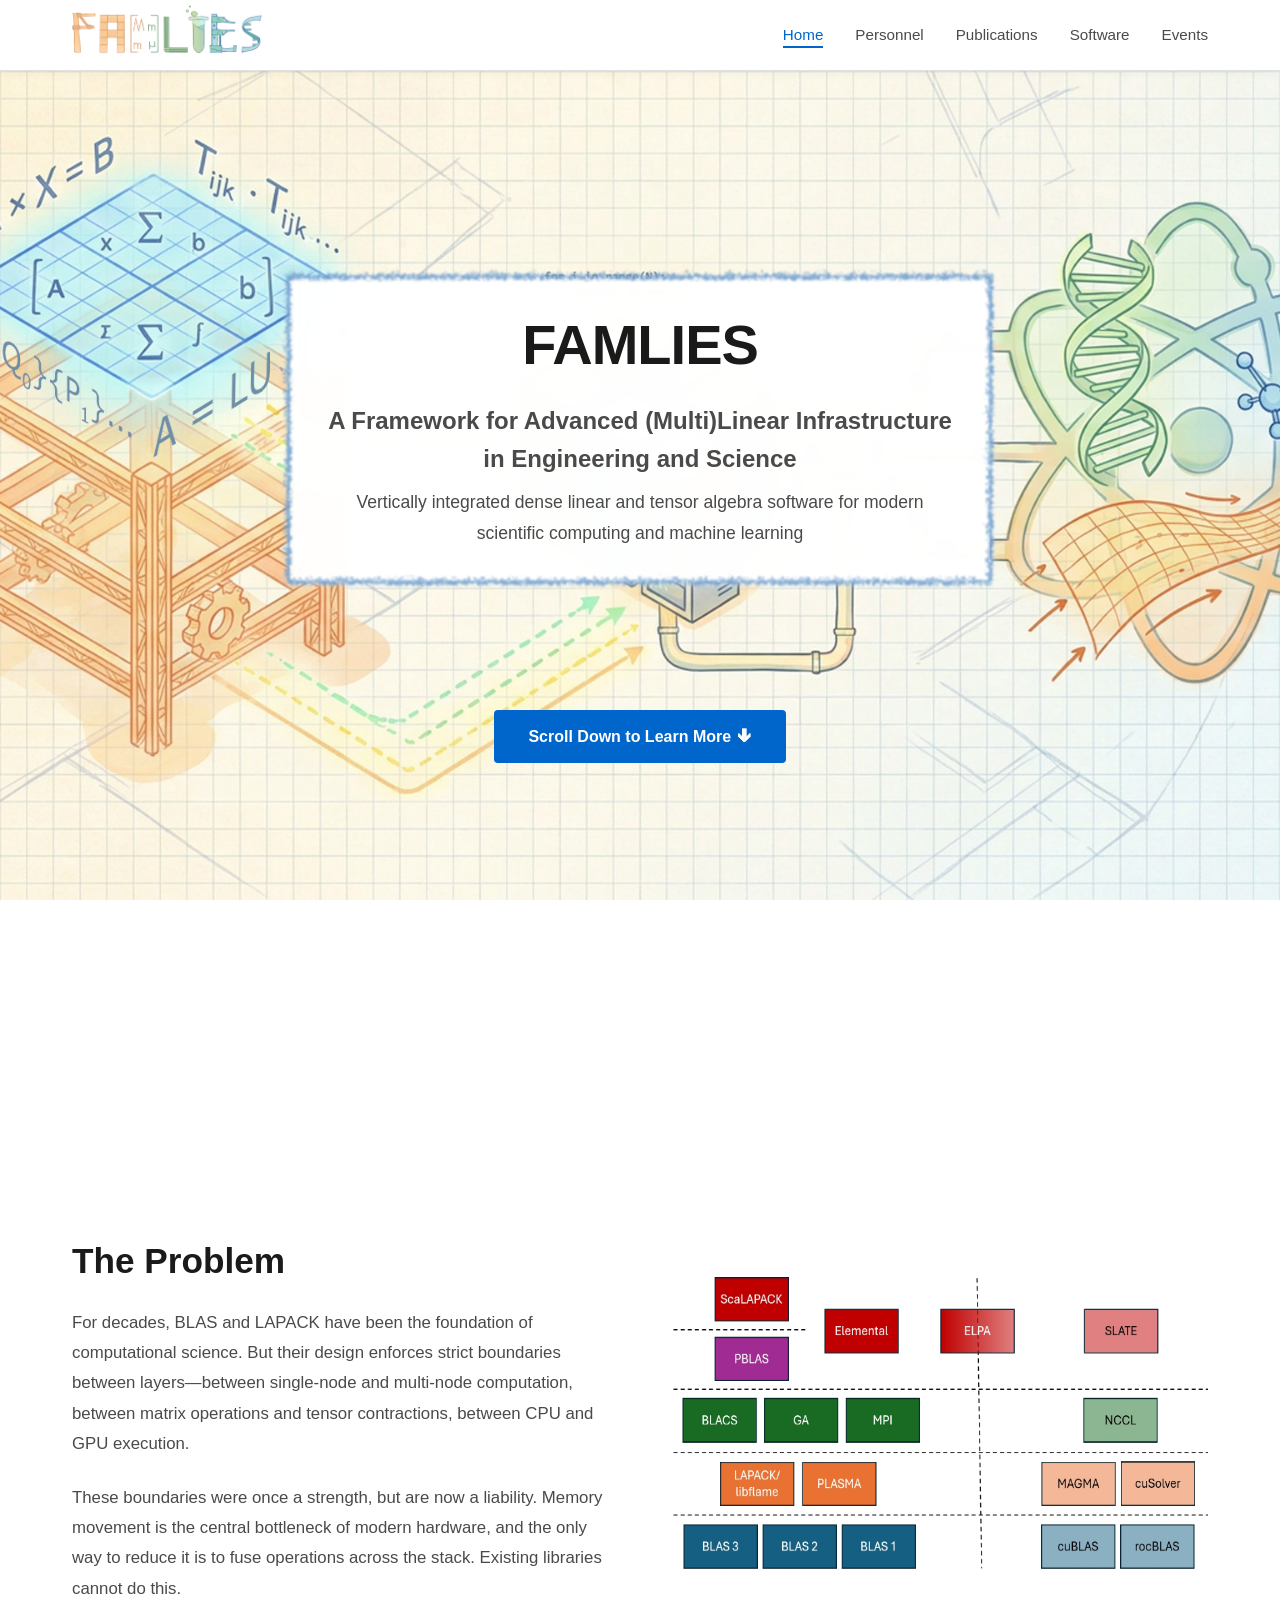
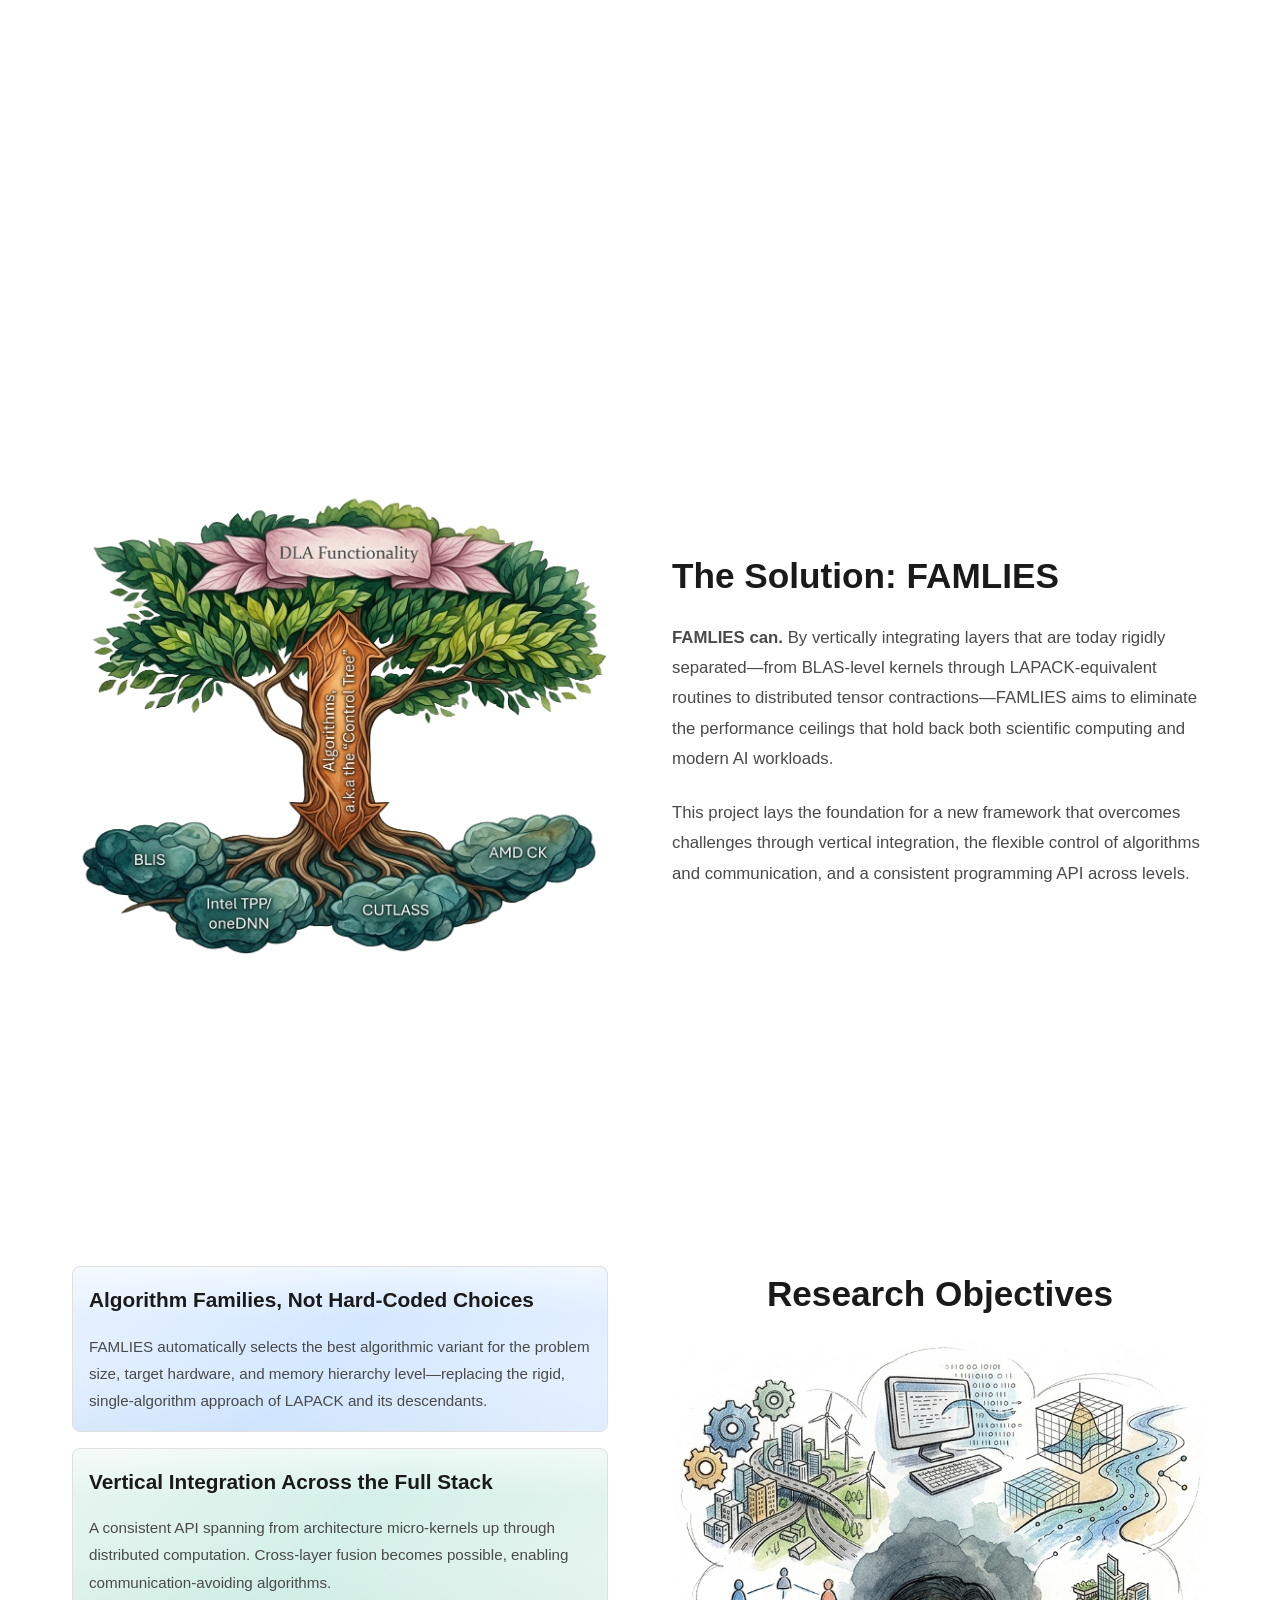
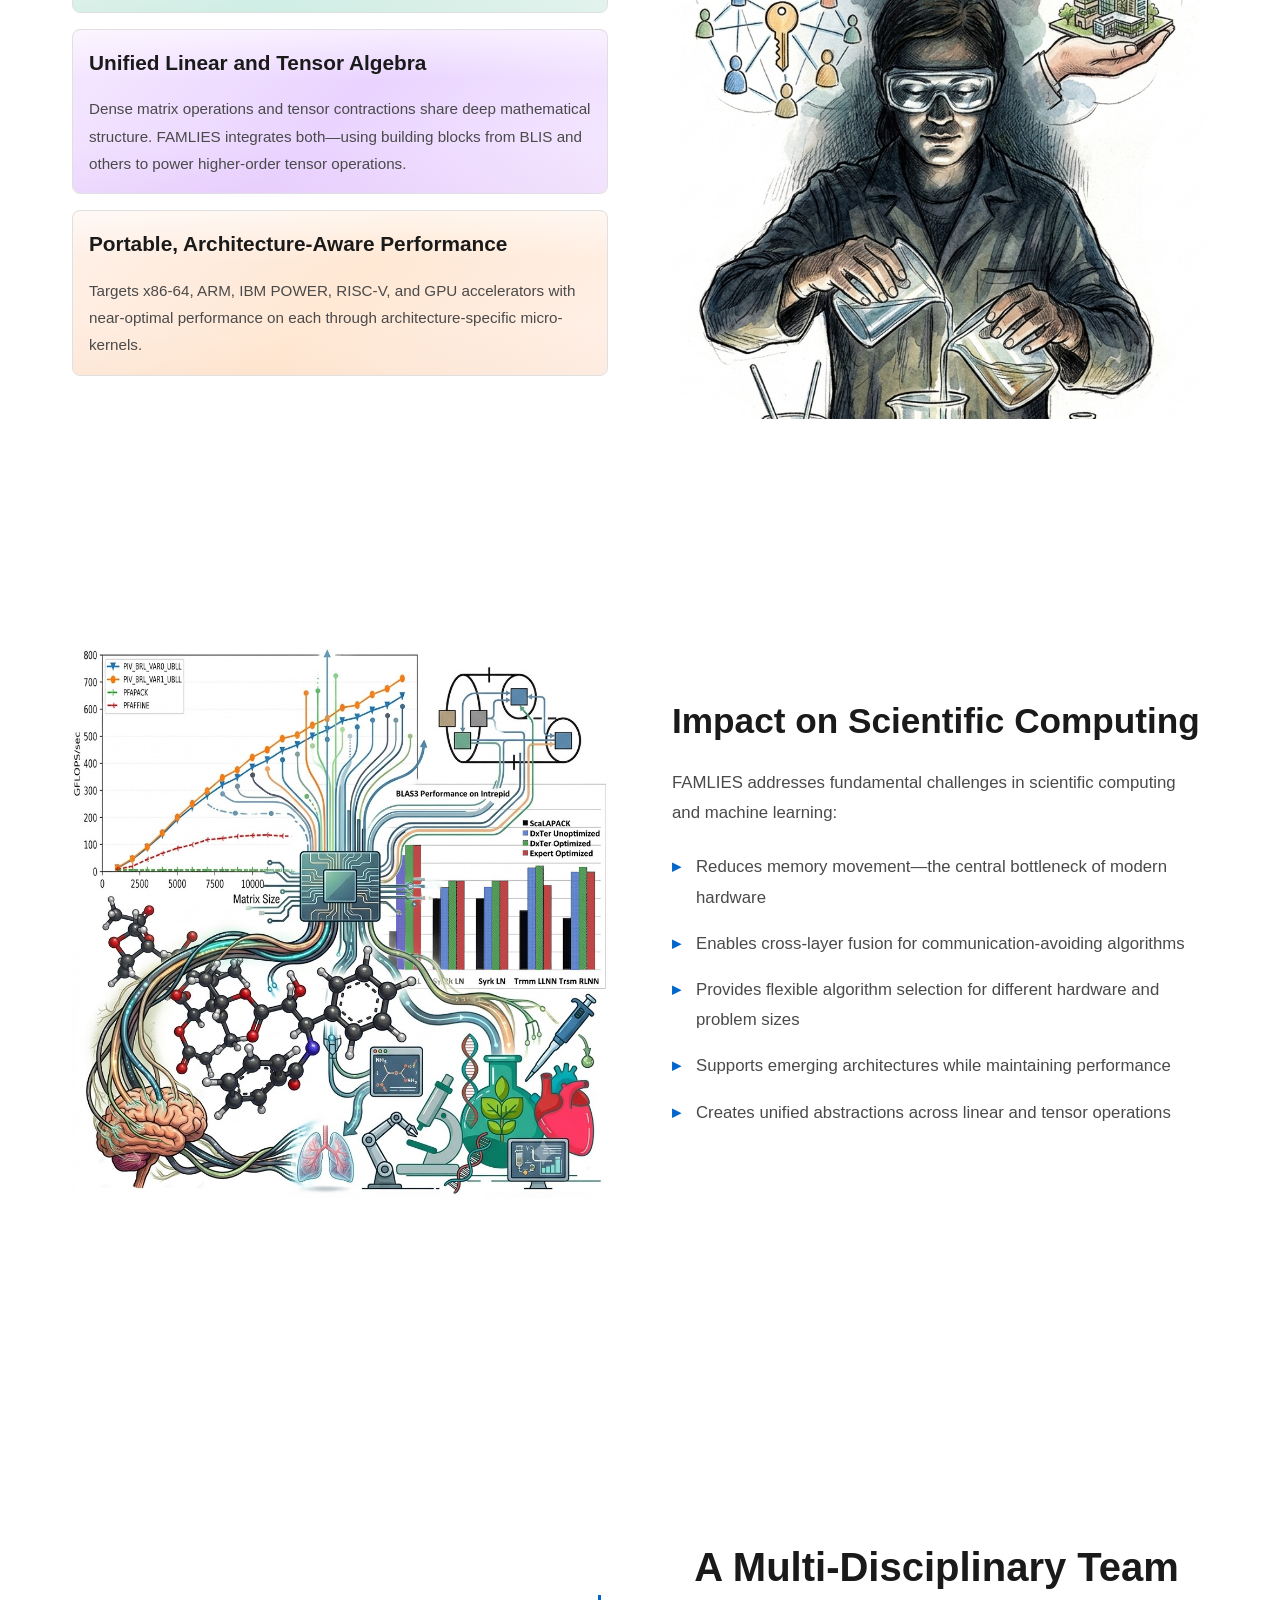
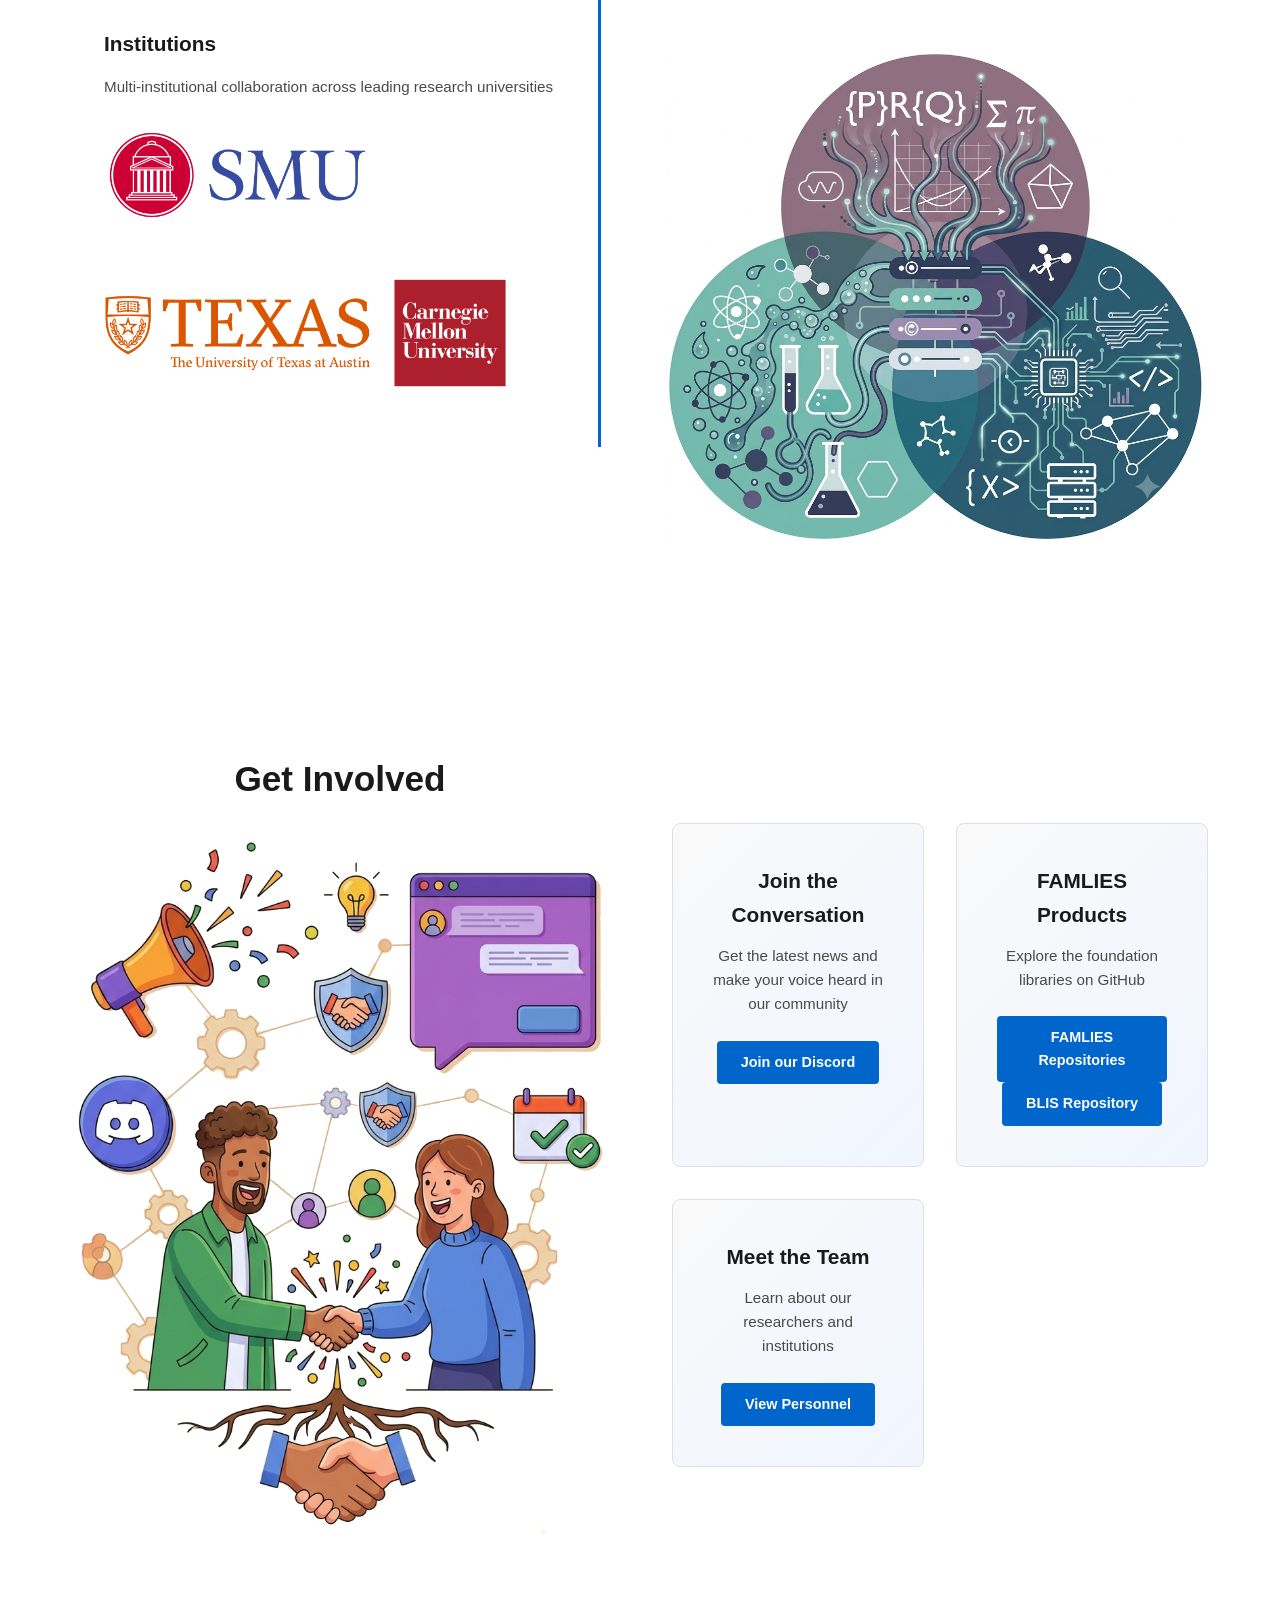
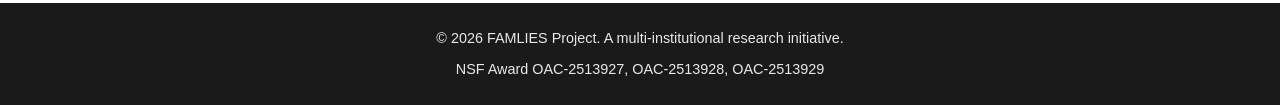
==== commit 018bfbdf: "Complete website." ====
--- a/site/index.html
+++ b/site/index.html
@@ -12,7 +12,7 @@
         <div class="nav-container">
             <div class="nav-logo">
                 <a href="index.html">
-                    <span class="logo-placeholder">FAMLIES</span>
+                    <img src="famlies_logo.png" alt="FAMLIES Logo" width="auto" height="50px" />
                 </a>
             </div>
             <ul class="nav-menu">
@@ -56,25 +56,21 @@
                     <p>These boundaries were once a strength, but are now a liability. Memory movement is the central bottleneck of modern hardware, and the only way to reduce it is to fuse operations across the stack. Existing libraries cannot do this.</p>
                 </div>
                 <div class="section-image right">
-                    <div class="placeholder-image">
-                        <svg viewBox="0 0 400 300" xmlns="http://www.w3.org/2000/svg">
-                            <rect width="400" height="300" fill="#f0f0f0"/>
-                            <text x="200" y="150" font-size="18" text-anchor="middle" fill="#999" dy=".3em">Traditional Stack Architecture</text>
-                        </svg>
+                    <div class="section-image-content">
+                        <img src="traditional.jpg" alt="Traditional Architecture
+                        Stack" width="100%" height="300px" />
                     </div>
                 </div>
             </div>
         </section>
 
         <!-- Section 2: Solution -->
-        <section class="content-section">
+        <section class="content-section bg-light">
             <div class="section-container">
                 <div class="section-image left">
-                    <div class="placeholder-image">
-                        <svg viewBox="0 0 400 300" xmlns="http://www.w3.org/2000/svg">
-                            <rect width="400" height="300" fill="#f0f0f0"/>
-                            <text x="200" y="150" font-size="18" text-anchor="middle" fill="#999" dy=".3em">Vertically Integrated FAMLIES</text>
-                        </svg>
+                    <div class="section-image-content">
+                        <img width="100%" height="auto" src="control_tree.png"
+                        alt="FAMLIES Control Tree" />
                     </div>
                 </div>
                 <div class="section-content right">
@@ -86,34 +82,47 @@
         </section>
 
         <!-- Section 3: Research Objectives -->
-        <section class="content-section bg-light">
-            <div class="section-container">
-                <h2 class="section-title">Research Objectives</h2>
+        <section class="content-section">
+            <div class="section-container">
                 <div class="objectives-grid">
-                    <div class="objective-card">
+                    <div class="objective-card objective-blue">
                         <h3>Algorithm Families, Not Hard-Coded Choices</h3>
                         <p>FAMLIES automatically selects the best algorithmic variant for the problem size, target hardware, and memory hierarchy level—replacing the rigid, single-algorithm approach of LAPACK and its descendants.</p>
                     </div>
-                    <div class="objective-card">
+                    <div class="objective-card objective-green">
                         <h3>Vertical Integration Across the Full Stack</h3>
                         <p>A consistent API spanning from architecture micro-kernels up through distributed computation. Cross-layer fusion becomes possible, enabling communication-avoiding algorithms.</p>
                     </div>
-                    <div class="objective-card">
+                    <div class="objective-card objective-purple">
                         <h3>Unified Linear and Tensor Algebra</h3>
-                        <p>Dense matrix operations and tensor contractions share deep mathematical structure. FAMLIES integrates both—using BLIS 2.0 building blocks to power higher tensor operations.</p>
-                    </div>
-                    <div class="objective-card">
+                        <p>Dense matrix operations and tensor contractions share
+                        deep mathematical structure. FAMLIES integrates
+                        both—using building blocks from BLIS and others to power higher-order tensor
+                        operations.</p>
+                    </div>
+                    <div class="objective-card objective-orange">
                         <h3>Portable, Architecture-Aware Performance</h3>
                         <p>Targets x86-64, ARM, IBM POWER, RISC-V, and GPU accelerators with near-optimal performance on each through architecture-specific micro-kernels.</p>
                     </div>
                 </div>
+                <div class="section-content">
+                <h2 class="section-title">Research Objectives</h2>
+                    <img src="research_objectives.png" alt="Research Objectives"
+                        width="100%" height="auto" />
+                </div>
             </div>
         </section>
 
         <!-- Section 4: Impact -->
-        <section class="content-section">
-            <div class="section-container">
-                <div class="section-content left">
+        <section class="content-section bg-light">
+            <div class="section-container">
+                <div class="section-image left">
+                    <div class="section-image-content">
+                        <img src="impact.jpg" alt="Impact on Scientific Computing"
+                            width="100%" height="auto" />
+                    </div>
+                </div>
+                <div class="section-content right">
                     <h2>Impact on Scientific Computing</h2>
                     <p>FAMLIES addresses fundamental challenges in scientific computing and machine learning:</p>
                     <ul class="impact-list">
@@ -124,50 +133,49 @@
                         <li>Creates unified abstractions across linear and tensor operations</li>
                     </ul>
                 </div>
-                <div class="section-image right">
-                    <div class="placeholder-image">
-                        <svg viewBox="0 0 400 300" xmlns="http://www.w3.org/2000/svg">
-                            <rect width="400" height="300" fill="#f0f0f0"/>
-                            <text x="200" y="150" font-size="18" text-anchor="middle" fill="#999" dy=".3em">Performance Analysis</text>
-                        </svg>
-                    </div>
-                </div>
             </div>
         </section>
 
         <!-- Section 5: Project Details -->
-        <section class="content-section bg-light">
-            <div class="section-container">
-                <h2 class="section-title">Project Details</h2>
+        <section class="content-section">
+            <div class="section-container">
                 <div class="details-grid">
                     <div class="detail-item">
                         <h3>Institutions</h3>
-                        <p>Multi-institutional collaboration across leading research universities</p>
-                    </div>
-                    <div class="detail-item">
-                        <h3>Funding</h3>
-                        <p>NSF Cyberinfrastructure for Sustained Scientific Innovation (CSSI) Program, 2025–2028</p>
-                    </div>
-                    <div class="detail-item">
-                        <h3>Foundation</h3>
-                        <p>Built on proven software: BLIS, libflame, and TBLIS</p>
-                    </div>
+                        <p>Multi-institutional collaboration across leading
+                        research universities</p>
+                        <img src="smu_logo.png" alt="Southern Methodist
+                        University Logo" width="auto" height="150px" />
+                        <img src="ut_logo.png" alt="University of Texas at Austin Logo" width="auto" height="150px" />
+                        <img src="cmu_logo.jpg" alt="Carnegie Mellon University Logo" width="auto" height="150px" />
+                    </div>
+                </div>
+                <div>
+                    <h2 class="section-title">A Multi-Disciplinary Team</h2>
+                    <img src="multidisciplinary.jpg" alt="Multi-Disciplinary Team"
+                    width="auto" height="500px" />
                 </div>
             </div>
         </section>
 
         <!-- Section 6: Getting Started -->
-        <section class="content-section">
-            <div class="section-container">
+        <section class="content-section bg-light">
+            <div class="section-container">
+                <div class="section-content">
+                    <h2 class="section-title text-center">Get Involved</h2>
+                    <img src="get_involved.png" alt="Get Involved"
+                        width="100%" height="auto" />
+                </div>
                 <div class="cta-section">
                     <div class="cta-card">
-                        <h3>Learn More</h3>
-                        <p>Read the FAMLIES vision paper on arXiv</p>
-                        <a href="https://arxiv.org/abs/2604.07311" class="link-button" target="_blank">View on arXiv</a>
+                        <h3>Join the Conversation</h3>
+                        <p>Get the latest news and make your voice heard in our community</p>
+                        <a href="https://discord.gg/vu65xh673g" class="link-button" target="_blank">Join our Discord</a>
                     </div>
                     <div class="cta-card">
-                        <h3>Related Projects</h3>
+                        <h3>FAMLIES Products</h3>
                         <p>Explore the foundation libraries on GitHub</p>
+                        <a href="https://github.com/famlies" class="link-button" target="_blank">FAMLIES Repositories</a>
                         <a href="https://github.com/flame/blis" class="link-button" target="_blank">BLIS Repository</a>
                     </div>
                     <div class="cta-card">
@@ -176,7 +184,6 @@
                         <a href="personnel.html" class="link-button">View Personnel</a>
                     </div>
                 </div>
-                <h2 class="section-title text-center">Get Involved</h2>
             </div>
         </section>
     </main>
--- a/site/styles.css
+++ b/site/styles.css
@@ -158,7 +158,7 @@
     right: -20px;
     bottom: -20px;
     background-image:
-        url('data:image/svg+xml;utf8,<svg xmlns="http://www.w3.org/2000/svg" viewBox="0 0 700 300" preserveAspectRatio="none"><defs><filter id="roughen" height="2" width="1.6" color-interpolation-filters="sRGB"><feTurbulence baseFrequency="0.32065" seed="115" result="result1" numOctaves="1" type="turbulence"/><feDisplacementMap scale="10" yChannelSelector="G" in2="result1" xChannelSelector="R" in="SourceGraphic"/><feGaussianBlur stdDeviation="1.1169"/></filter></defs><path d="M 14,12 L 678,12 L 678,278 L 14,278 Z" fill="none" stroke="rgba(100,150,200,0.8)" stroke-width="4.5" filter="url(%23roughen)" stroke-linecap="round" stroke-linejoin="round"/></svg>');
+        url('data:image/svg+xml;utf8,<svg xmlns="http://www.w3.org/2000/svg" viewBox="0 0 700 300" preserveAspectRatio="none"><defs><filter id="roughen" height="2" width="1.6" color-interpolation-filters="sRGB"><feTurbulence baseFrequency="0.32065" seed="115" result="result1" numOctaves="1" type="turbulence"/><feDisplacementMap scale="10" yChannelSelector="G" in2="result1" xChannelSelector="R" in="SourceGraphic"/><feGaussianBlur stdDeviation="1.1169"/></filter></defs><path d="M 14,12 L 678,12 L 678,279 L 14,279 Z" fill="none" stroke="rgba(100,150,200,0.8)" stroke-width="4.5" filter="url(%23roughen)" stroke-linecap="round" stroke-linejoin="round"/></svg>');
     background-repeat: no-repeat;
     background-size: 100% 100%;
     background-position: 0 0;
@@ -219,11 +219,16 @@
 }
 
 .content-section {
+    min-height: 100vh;
     padding: 80px var(--spacing-unit) * 2;
+    display: flex;
+    align-items: center;
+    justify-content: center;
 }
 
 .content-section.bg-light {
-    background-color: var(--light-bg);
+    /* Removed for now so everything has white bg */
+    /* background-color: var(--light-bg); */
 }
 
 .section-container {
@@ -238,6 +243,12 @@
     grid-template-columns: 1fr 1fr;
     gap: 4rem;
     align-items: center;
+    padding-left: 2rem;
+    padding-right: 2rem;
+}
+
+.section-container.wide {
+    grid-template-columns: 1fr;
 }
 
 .section-content {
@@ -267,12 +278,10 @@
 
 .section-content.left {
     order: 1;
-    padding-left: 2rem;
 }
 
 .section-content.right {
     order: 2;
-    padding-right: 2rem;
 }
 
 .section-image.left {
@@ -293,6 +302,12 @@
     overflow: hidden;
 }
 
+.section-image-content {
+    display: flex;
+    align-items: center;
+    justify-content: center;
+}
+
 .placeholder-image svg {
     width: 100%;
     height: 100%;
@@ -305,6 +320,7 @@
 .section-title {
     font-size: 2.5rem;
     font-weight: 700;
+    margin-top: 3rem;
     margin-bottom: 3rem;
     text-align: center;
     color: var(--primary-color);
@@ -321,15 +337,17 @@
 .objectives-grid {
     display: grid;
     grid-template-columns: repeat(auto-fit, minmax(280px, 1fr));
-    gap: 2rem;
+    gap: 1rem;
 }
 
 .objective-card {
-    padding: 2rem;
+    padding: 1rem;
     background-color: var(--white);
     border-radius: 8px;
     border: 1px solid var(--border-color);
     transition: all 0.3s ease;
+    position: relative;
+    overflow: hidden;
 }
 
 .objective-card:hover {
@@ -338,17 +356,90 @@
     transform: translateY(-4px);
 }
 
+/* Metallic Pastel Gradients for Objective Cards */
+.objective-card.objective-blue {
+    background: linear-gradient(135deg, #e8f2ff 0%, #d4e8ff 50%, #e8f2ff 100%);
+    position: relative;
+}
+
+.objective-card.objective-blue::before {
+    content: '';
+    position: absolute;
+    top: 0;
+    left: 0;
+    right: 0;
+    bottom: 0;
+    background: linear-gradient(180deg, rgba(255, 255, 255, 0.6) 0%, transparent 30%, transparent 70%, rgba(100, 150, 200, 0.05) 100%);
+    pointer-events: none;
+    border-radius: 8px;
+}
+
+.objective-card.objective-green {
+    background: linear-gradient(135deg, #e8f5f0 0%, #d4f0e8 50%, #e8f5f0 100%);
+    position: relative;
+}
+
+.objective-card.objective-green::before {
+    content: '';
+    position: absolute;
+    top: 0;
+    left: 0;
+    right: 0;
+    bottom: 0;
+    background: linear-gradient(180deg, rgba(255, 255, 255, 0.6) 0%, transparent 30%, transparent 70%, rgba(100, 180, 150, 0.05) 100%);
+    pointer-events: none;
+    border-radius: 8px;
+}
+
+.objective-card.objective-purple {
+    background: linear-gradient(135deg, #f5e8ff 0%, #ead4ff 50%, #f5e8ff 100%);
+    position: relative;
+}
+
+.objective-card.objective-purple::before {
+    content: '';
+    position: absolute;
+    top: 0;
+    left: 0;
+    right: 0;
+    bottom: 0;
+    background: linear-gradient(180deg, rgba(255, 255, 255, 0.6) 0%, transparent 30%, transparent 70%, rgba(180, 100, 200, 0.05) 100%);
+    pointer-events: none;
+    border-radius: 8px;
+}
+
+.objective-card.objective-orange {
+    background: linear-gradient(135deg, #fff0e8 0%, #ffe8d4 50%, #fff0e8 100%);
+    position: relative;
+}
+
+.objective-card.objective-orange::before {
+    content: '';
+    position: absolute;
+    top: 0;
+    left: 0;
+    right: 0;
+    bottom: 0;
+    background: linear-gradient(180deg, rgba(255, 255, 255, 0.6) 0%, transparent 30%, transparent 70%, rgba(220, 150, 100, 0.05) 100%);
+    pointer-events: none;
+    border-radius: 8px;
+}
+
 .objective-card h3 {
     font-size: 1.3rem;
     font-weight: 600;
     margin-bottom: 1rem;
     color: var(--primary-color);
+    position: relative;
+    z-index: 1;
 }
 
 .objective-card p {
     font-size: 0.95rem;
     color: var(--secondary-color);
     line-height: 1.8;
+    position: relative;
+    z-index: 1;
 }
 
 /* ============================================
@@ -389,7 +480,7 @@
 
 .detail-item {
     padding: 2rem;
-    border-left: 3px solid var(--accent-color);
+    border-right: 3px solid var(--accent-color);
 }
 
 .detail-item h3 {
@@ -467,7 +558,7 @@
    ============================================ */
 
 .page-header {
-    background: linear-gradient(135deg, rgba(255, 255, 255, 0.75) 0%, rgba(240, 245, 255, 0.75) 100%);
+    background: linear-gradient(135deg, rgba(255, 255, 255, 0.85) 0%, rgba(240, 245, 255, 0.85) 100%);
     padding: 60px var(--spacing-unit) * 2;
     text-align: center;
     display: flex;
@@ -477,19 +568,19 @@
 }
 
 .page-header.personnel-header {
-    background: linear-gradient(135deg, rgba(255, 255, 255, 0.75) 0%, rgba(240, 245, 255, 0.75) 100%), url('personnel.jpg') center/cover no-repeat;
+    background: linear-gradient(135deg, rgba(255, 255, 255, 0.85) 0%, rgba(240, 245, 255, 0.85) 100%), url('personnel.jpg') center/cover no-repeat;
 }
 
 .page-header.events-header {
-    background: linear-gradient(135deg, rgba(255, 255, 255, 0.75) 0%, rgba(240, 245, 255, 0.75) 100%), url('events.svg') center/cover no-repeat;
+    background: linear-gradient(135deg, rgba(255, 255, 255, 0.85) 0%, rgba(240, 245, 255, 0.85) 100%), url('events.jpg') center/cover no-repeat;
 }
 
 .page-header.publications-header {
-    background: linear-gradient(135deg, rgba(255, 255, 255, 0.75) 0%, rgba(240, 245, 255, 0.75) 100%), url('publications.svg') center/cover no-repeat;
+    background: linear-gradient(135deg, rgba(255, 255, 255, 0.85) 0%, rgba(240, 245, 255, 0.85) 100%), url('publications.jpg') center/cover no-repeat;
 }
 
 .page-header.software-header {
-    background: linear-gradient(135deg, rgba(255, 255, 255, 0.75) 0%, rgba(240, 245, 255, 0.75) 100%), url('software.svg') center/cover no-repeat;
+    background: linear-gradient(135deg, rgba(255, 255, 255, 0.85) 0%, rgba(240, 245, 255, 0.85) 100%), url('code.png') center/cover no-repeat;
 }
 
 .header-content {
@@ -518,7 +609,7 @@
     display: grid;
     grid-template-columns: repeat(3, 1fr);
     gap: 2.5rem;
-    margin-top: 0;
+    margin-top: 2rem;
     padding: 0 2rem;
 }
 
@@ -543,6 +634,19 @@
     border: 1px solid var(--border-color);
     text-align: center;
     transition: all 0.3s ease;
+}
+
+.person-card-link {
+    text-decoration: none;
+    color: inherit;
+    display: block;
+    cursor: pointer;
+}
+
+.person-card-link:hover .person-card {
+    box-shadow: 0 12px 24px rgba(0, 0, 0, 0.08);
+    border-color: var(--accent-color);
+    transform: translateY(-4px);
 }
 
 .person-card:hover {
@@ -563,6 +667,13 @@
     overflow: hidden;
 }
 
+.person-image img {
+    width: 100%;
+    height: 100%;
+    object-fit: cover;
+    object-position: center;
+}
+
 .person-image svg {
     width: 100%;
     height: 100%;
@@ -660,7 +771,7 @@
 
 .institutions-grid {
     display: grid;
-    grid-template-columns: repeat(auto-fit, minmax(250px, 1fr));
+    grid-template-columns: repeat(3, 1fr);
     gap: 2rem;
     margin-top: 2rem;
     padding: 0 2rem;
@@ -672,6 +783,11 @@
     border-radius: 8px;
     border: 1px solid var(--border-color);
     transition: all 0.3s ease;
+    text-align: center;
+    display: flex;
+    flex-direction: column;
+    align-items: center;
+    justify-content: center;
 }
 
 .institution-card:hover {
@@ -682,8 +798,14 @@
 .institution-card h3 {
     font-size: 1.2rem;
     font-weight: 700;
-    margin-bottom: 0.5rem;
-    color: var(--primary-color);
+    margin-bottom: 1.5rem;
+    color: var(--primary-color);
+}
+
+.institution-card img {
+    max-height: 120px;
+    width: auto;
+    object-fit: contain;
 }
 
 .institution-dept {
@@ -704,7 +826,9 @@
    ============================================ */
 
 .publications-list {
-    margin-top: 2rem;
+    margin-top: 0;
+    padding-left: 2rem;
+    padding-right: 2rem;
 }
 
 .publication-item {
@@ -802,6 +926,8 @@
     grid-template-columns: repeat(auto-fit, minmax(280px, 1fr));
     gap: 2rem;
     margin-top: 2rem;
+    padding-left: 2rem;
+    padding-right: 2rem;
 }
 
 .software-card {
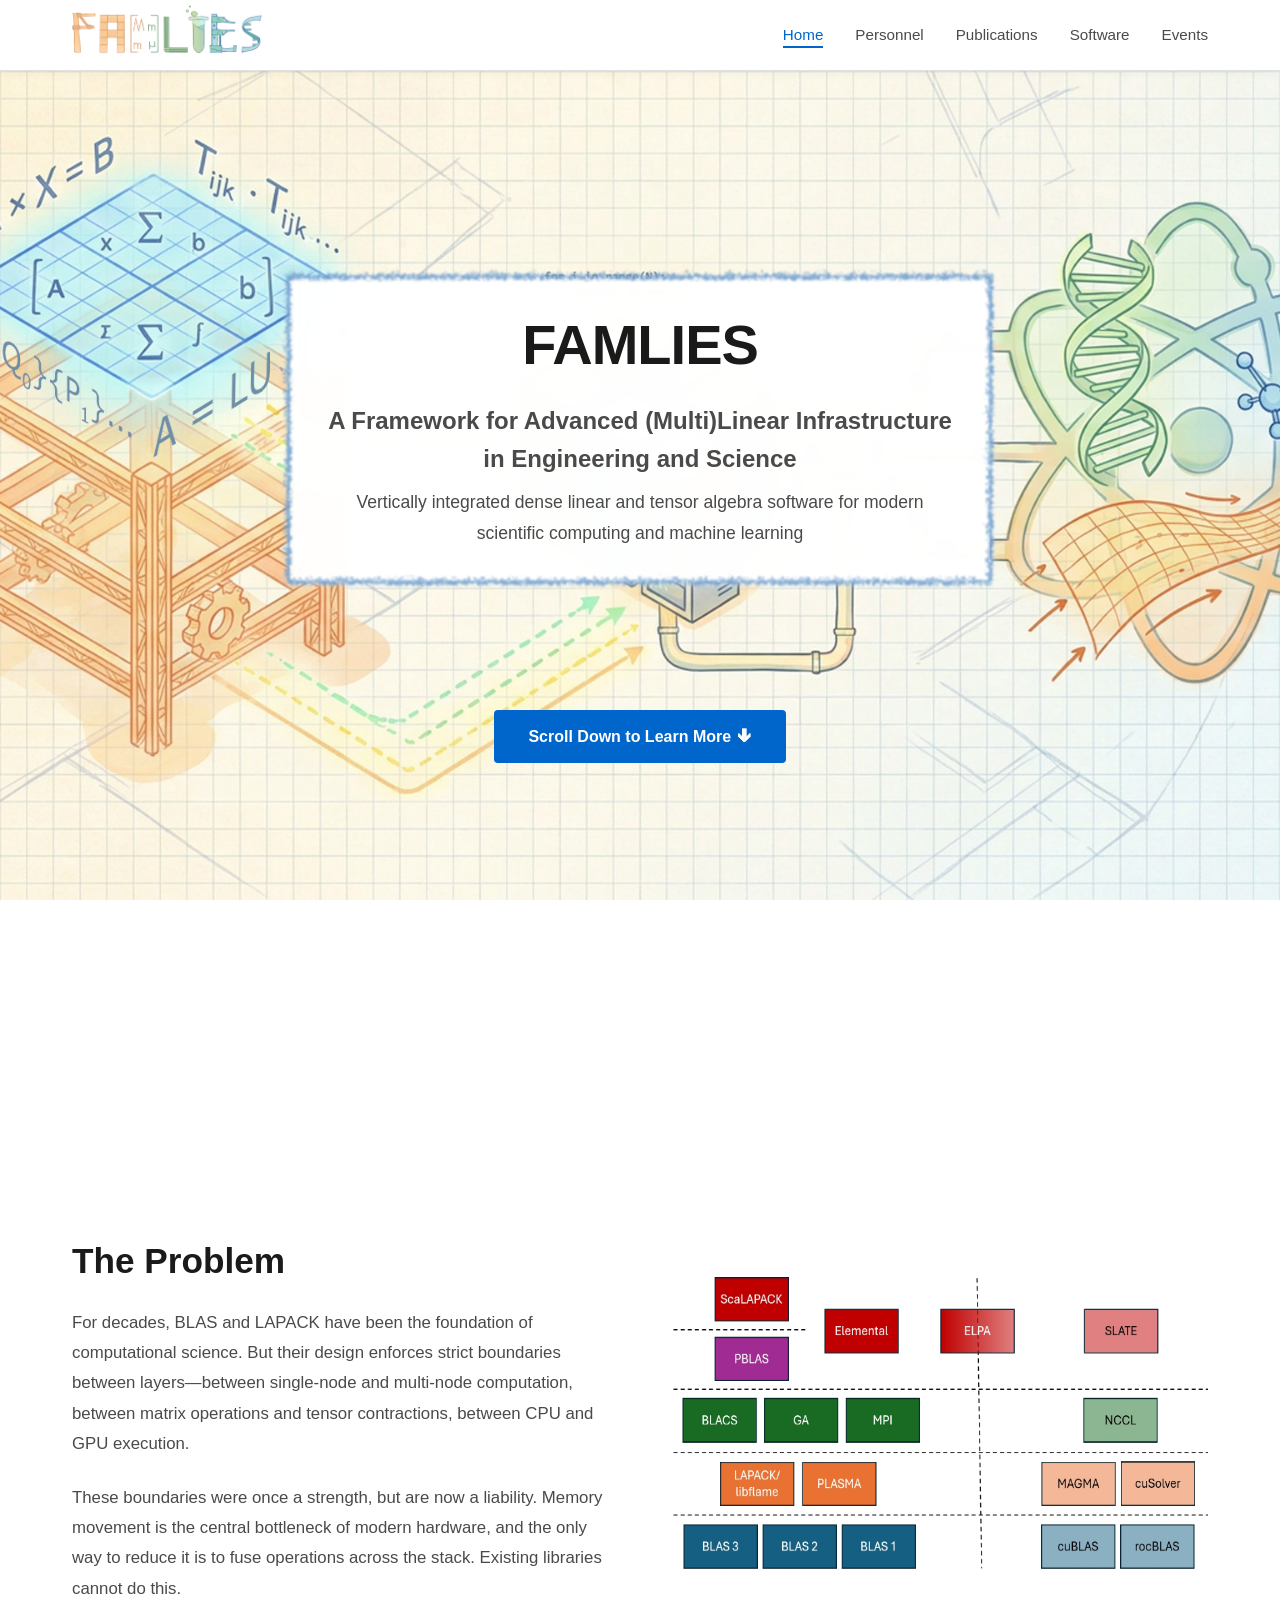
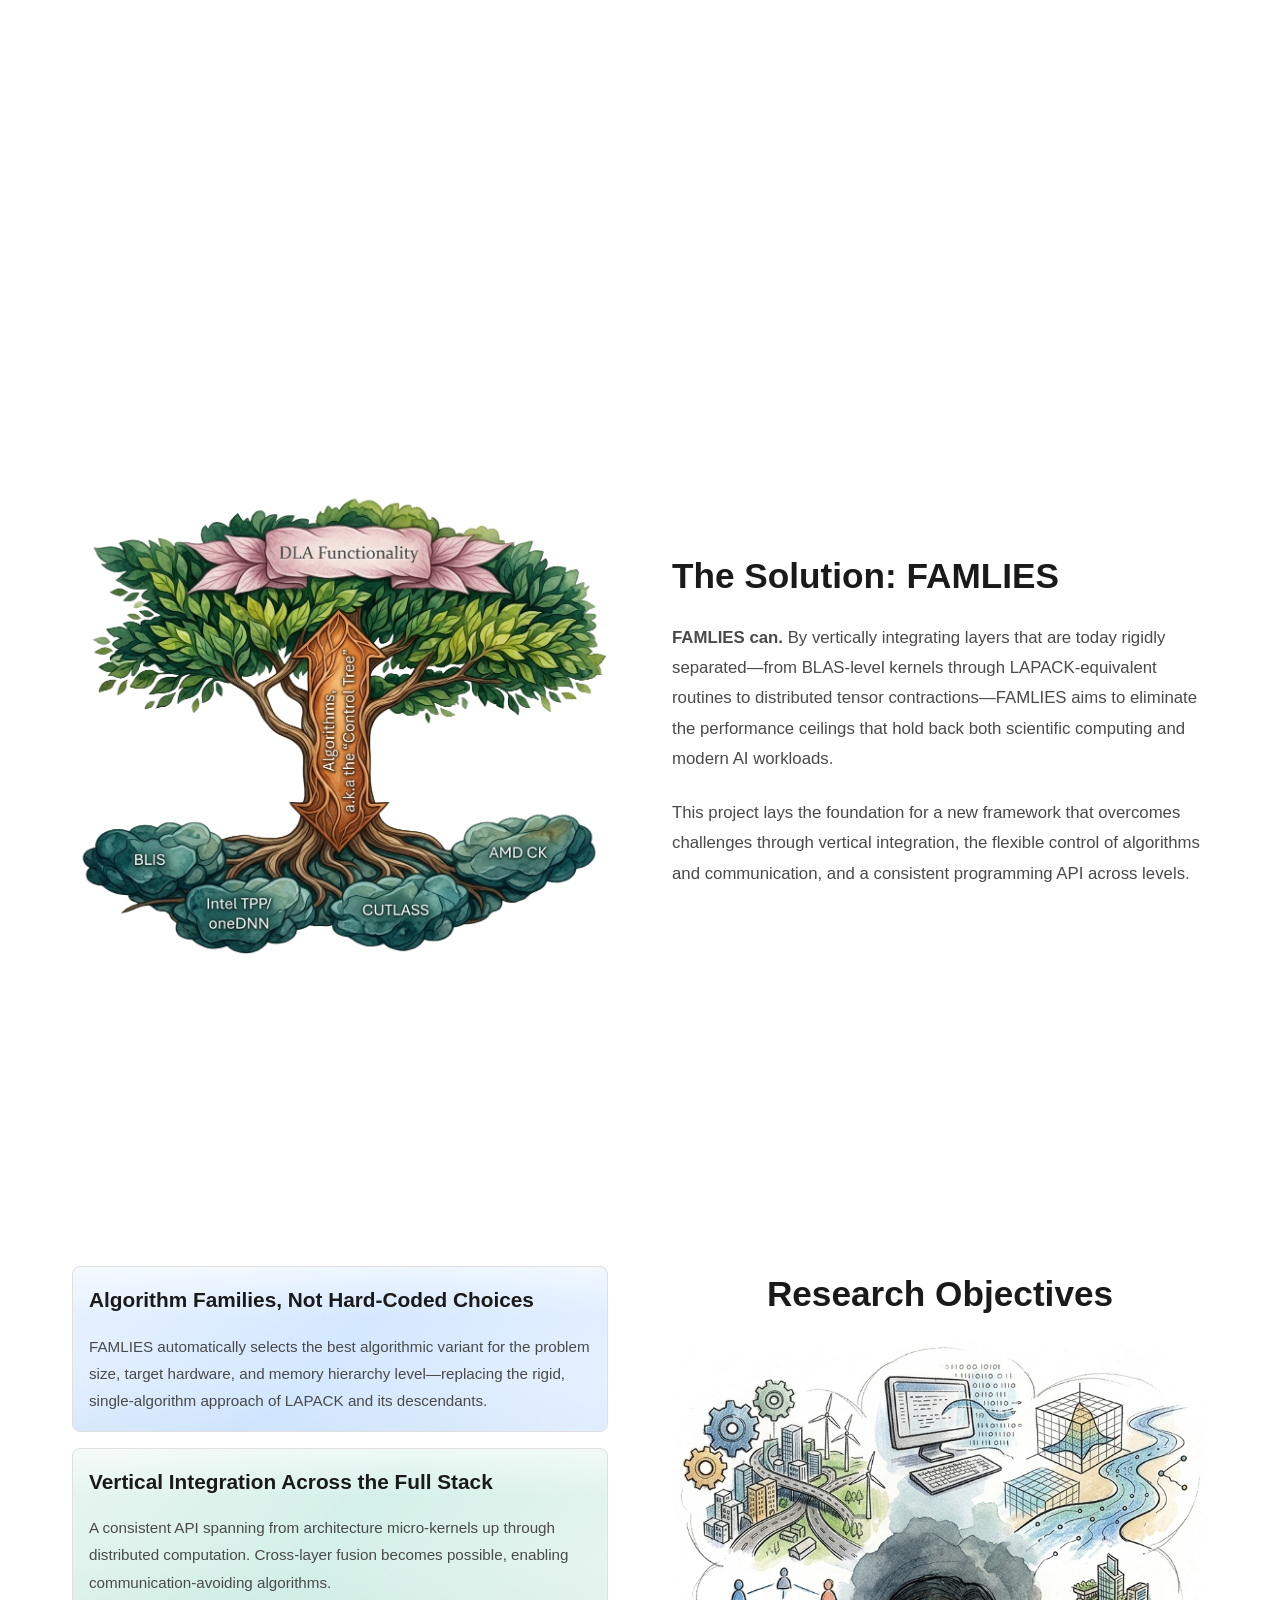
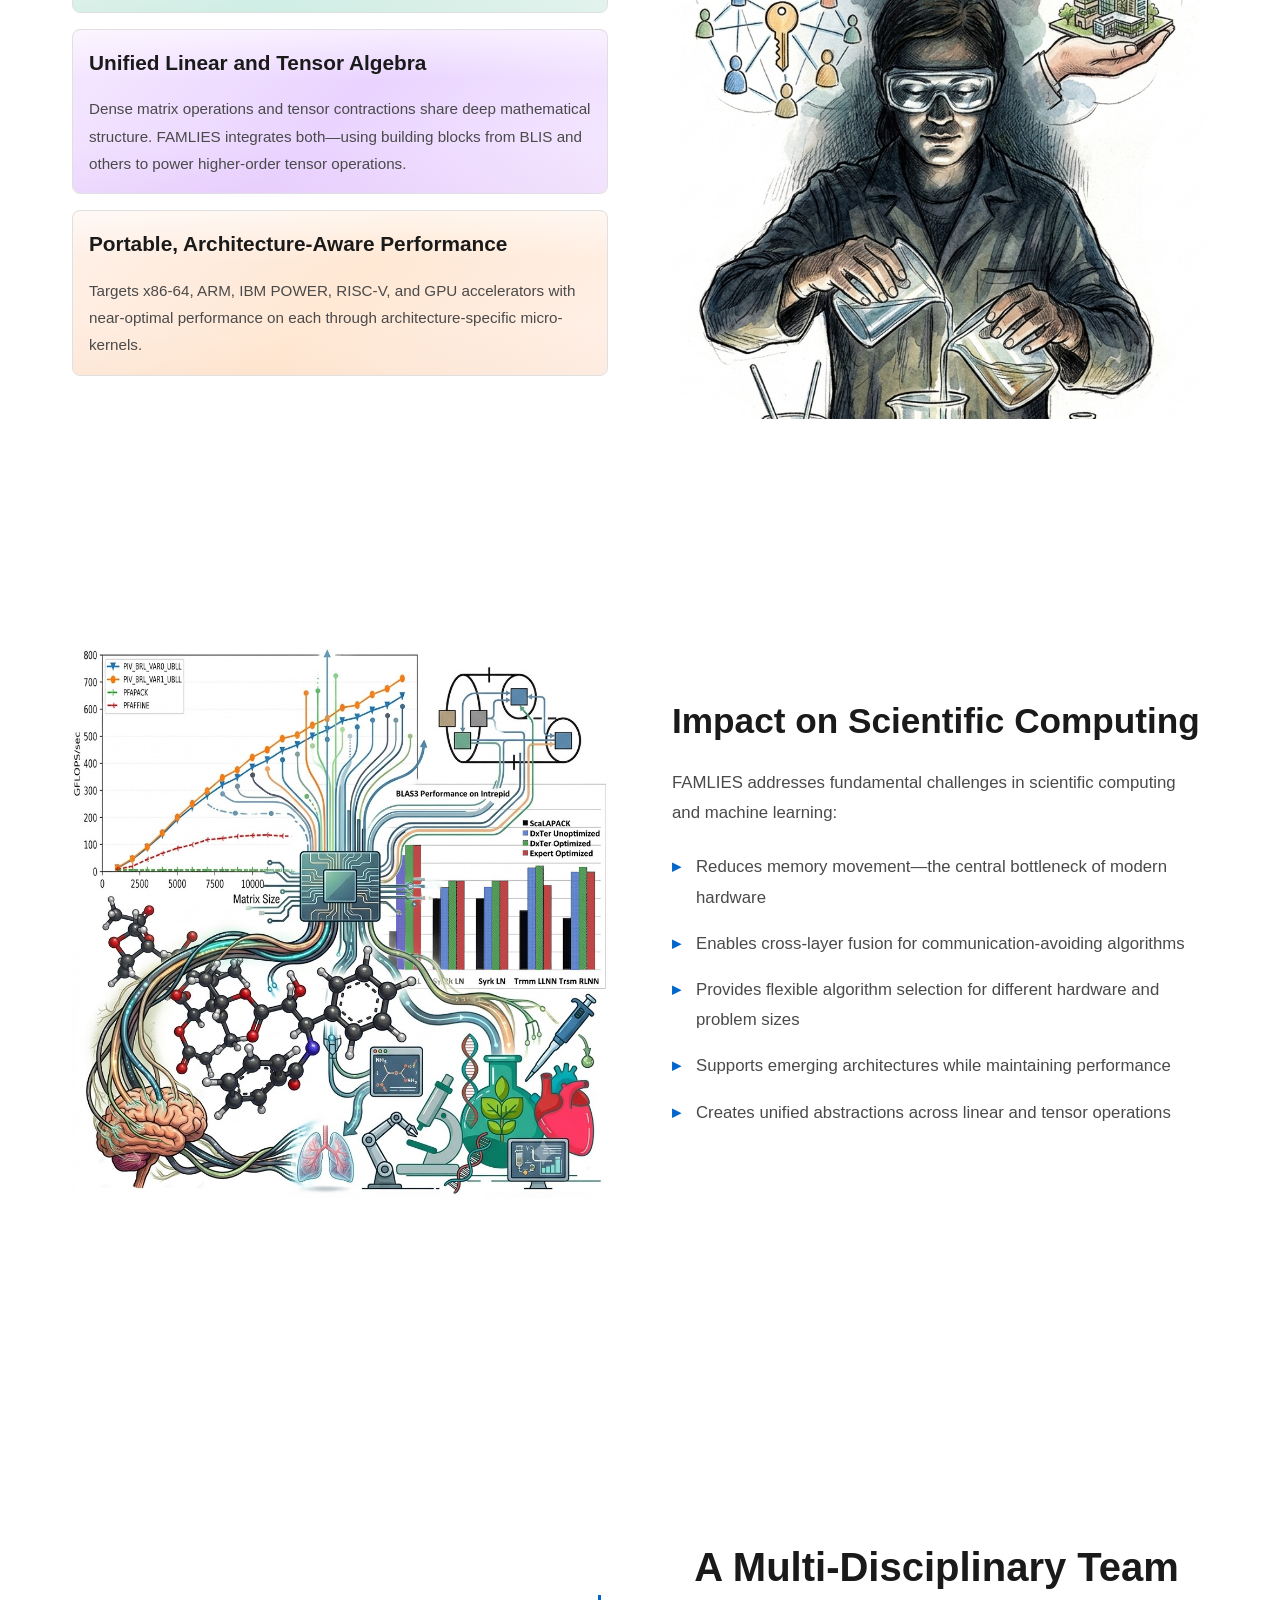
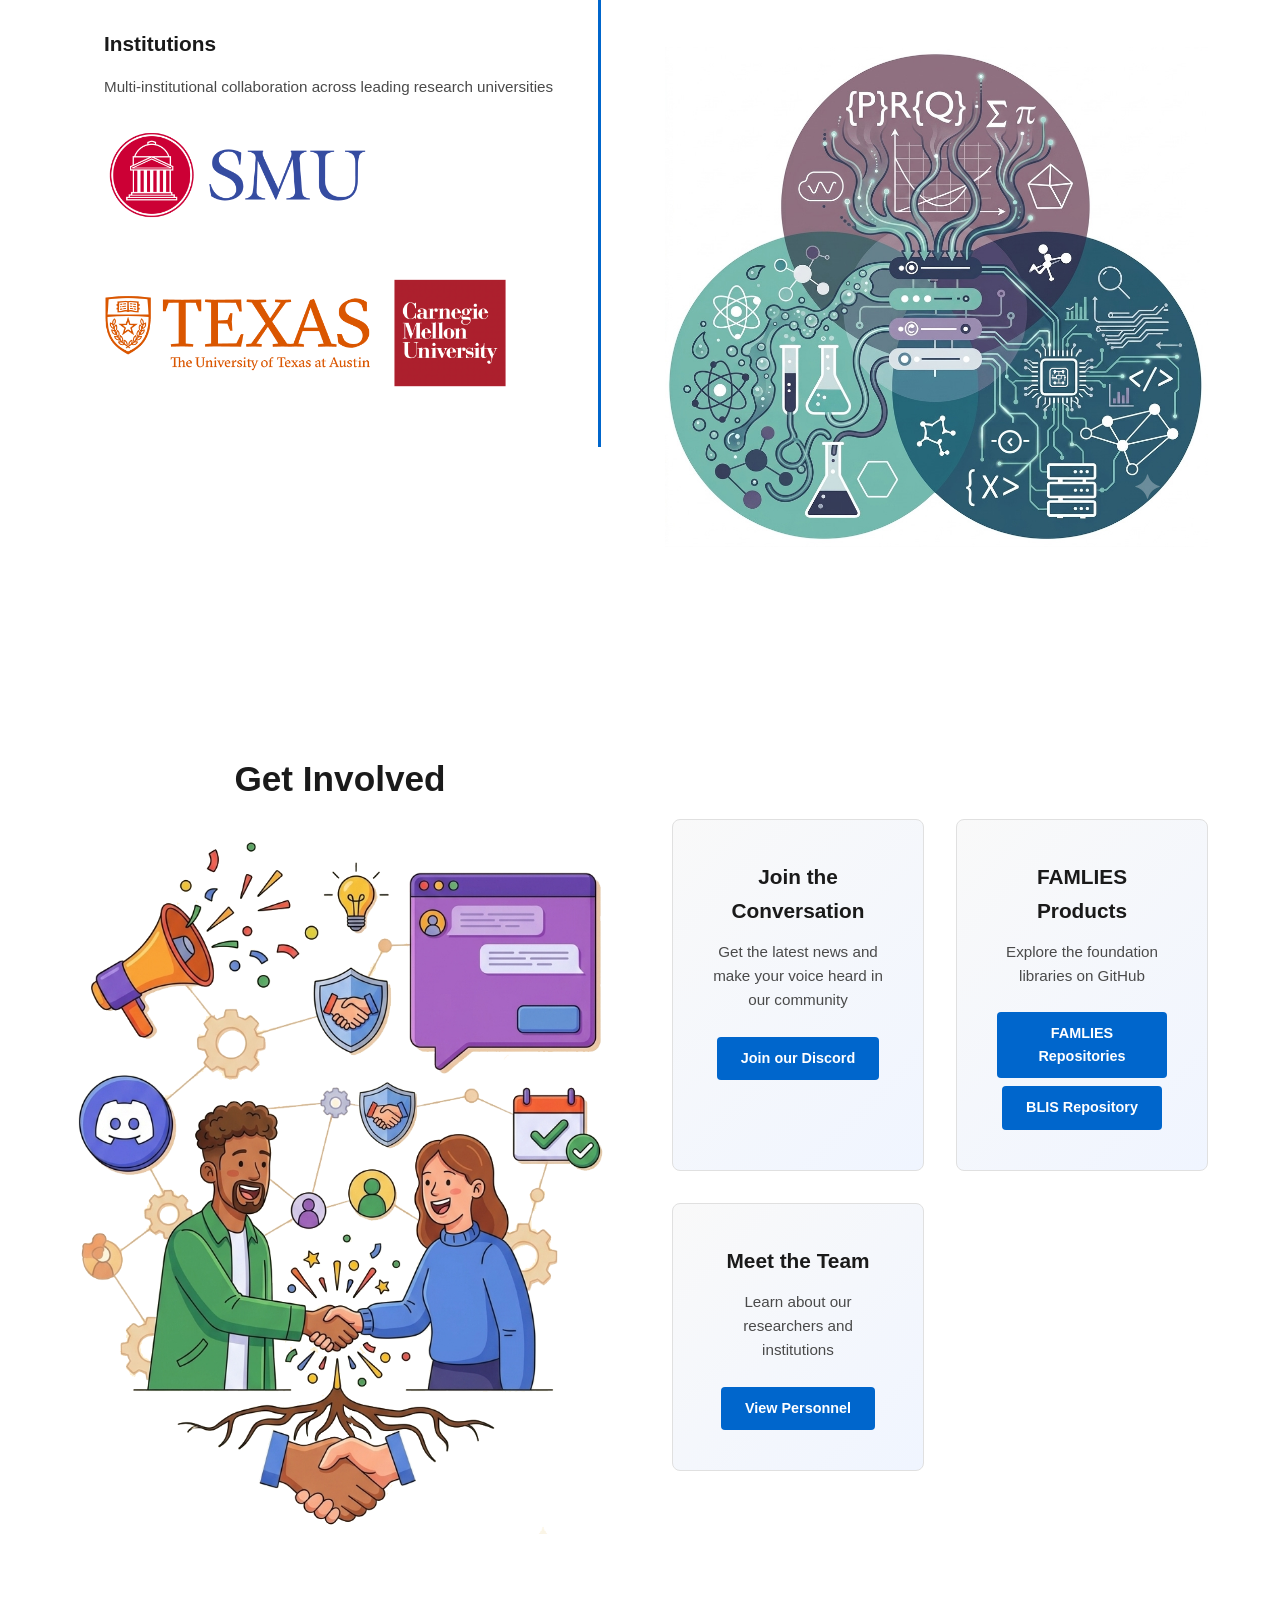
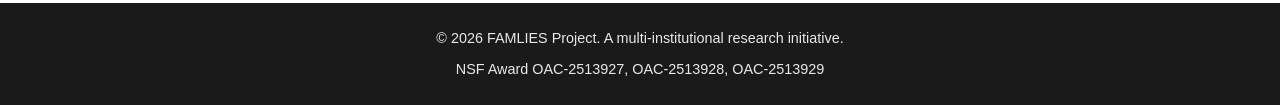
==== commit 9bb80497: "Minor cleanup and fixes." ====
--- a/site/index.html
+++ b/site/index.html
@@ -12,7 +12,7 @@
         <div class="nav-container">
             <div class="nav-logo">
                 <a href="index.html">
-                    <img src="famlies_logo.png" alt="FAMLIES Logo" width="auto" height="50px" />
+                    <img src="images/famlies_logo.png" alt="FAMLIES Logo" width="auto" height="50px" />
                 </a>
             </div>
             <ul class="nav-menu">
@@ -57,7 +57,7 @@
                 </div>
                 <div class="section-image right">
                     <div class="section-image-content">
-                        <img src="traditional.jpg" alt="Traditional Architecture
+                        <img src="images/traditional.jpg" alt="Traditional Architecture
                         Stack" width="100%" height="300px" />
                     </div>
                 </div>
@@ -69,7 +69,7 @@
             <div class="section-container">
                 <div class="section-image left">
                     <div class="section-image-content">
-                        <img width="100%" height="auto" src="control_tree.png"
+                        <img width="100%" height="auto" src="images/control_tree.png"
                         alt="FAMLIES Control Tree" />
                     </div>
                 </div>
@@ -107,7 +107,7 @@
                 </div>
                 <div class="section-content">
                 <h2 class="section-title">Research Objectives</h2>
-                    <img src="research_objectives.png" alt="Research Objectives"
+                    <img src="images/research_objectives.png" alt="Research Objectives"
                         width="100%" height="auto" />
                 </div>
             </div>
@@ -118,7 +118,7 @@
             <div class="section-container">
                 <div class="section-image left">
                     <div class="section-image-content">
-                        <img src="impact.jpg" alt="Impact on Scientific Computing"
+                        <img src="images/impact.jpg" alt="Impact on Scientific Computing"
                             width="100%" height="auto" />
                     </div>
                 </div>
@@ -144,15 +144,15 @@
                         <h3>Institutions</h3>
                         <p>Multi-institutional collaboration across leading
                         research universities</p>
-                        <img src="smu_logo.png" alt="Southern Methodist
+                        <img src="images/smu_logo.png" alt="Southern Methodist
                         University Logo" width="auto" height="150px" />
-                        <img src="ut_logo.png" alt="University of Texas at Austin Logo" width="auto" height="150px" />
-                        <img src="cmu_logo.jpg" alt="Carnegie Mellon University Logo" width="auto" height="150px" />
+                        <img src="images/ut_logo.png" alt="University of Texas at Austin Logo" width="auto" height="150px" />
+                        <img src="images/cmu_logo.jpg" alt="Carnegie Mellon University Logo" width="auto" height="150px" />
                     </div>
                 </div>
                 <div>
                     <h2 class="section-title">A Multi-Disciplinary Team</h2>
-                    <img src="multidisciplinary.jpg" alt="Multi-Disciplinary Team"
+                    <img src="images/multidisciplinary.jpg" alt="Multi-Disciplinary Team"
                     width="auto" height="500px" />
                 </div>
             </div>
@@ -163,7 +163,7 @@
             <div class="section-container">
                 <div class="section-content">
                     <h2 class="section-title text-center">Get Involved</h2>
-                    <img src="get_involved.png" alt="Get Involved"
+                    <img src="images/get_involved.png" alt="Get Involved"
                         width="100%" height="auto" />
                 </div>
                 <div class="cta-section">
--- a/site/styles.css
+++ b/site/styles.css
@@ -108,7 +108,7 @@
    ============================================ */
 
 .hero {
-    background: url('bg.jpg') center/cover no-repeat;
+    background: url('images/bg.jpg') center/cover no-repeat;
     background-attachment: fixed;
     padding: 20px var(--spacing-unit) * 1;
     text-align: center;
@@ -532,7 +532,11 @@
 .cta-card p {
     font-size: 0.95rem;
     color: var(--secondary-color);
-    margin-bottom: 1.5rem;
+    margin-bottom: 1.0rem;
+}
+
+.cta-card a {
+    margin-top: 0.5rem;
 }
 
 .link-button {
@@ -568,19 +572,19 @@
 }
 
 .page-header.personnel-header {
-    background: linear-gradient(135deg, rgba(255, 255, 255, 0.85) 0%, rgba(240, 245, 255, 0.85) 100%), url('personnel.jpg') center/cover no-repeat;
+    background: linear-gradient(135deg, rgba(255, 255, 255, 0.85) 0%, rgba(240, 245, 255, 0.85) 100%), url('images/personnel.jpg') center/cover no-repeat;
 }
 
 .page-header.events-header {
-    background: linear-gradient(135deg, rgba(255, 255, 255, 0.85) 0%, rgba(240, 245, 255, 0.85) 100%), url('events.jpg') center/cover no-repeat;
+    background: linear-gradient(135deg, rgba(255, 255, 255, 0.85) 0%, rgba(240, 245, 255, 0.85) 100%), url('images/events.jpg') center/cover no-repeat;
 }
 
 .page-header.publications-header {
-    background: linear-gradient(135deg, rgba(255, 255, 255, 0.85) 0%, rgba(240, 245, 255, 0.85) 100%), url('publications.jpg') center/cover no-repeat;
+    background: linear-gradient(135deg, rgba(255, 255, 255, 0.85) 0%, rgba(240, 245, 255, 0.85) 100%), url('images/publications.jpg') center/cover no-repeat;
 }
 
 .page-header.software-header {
-    background: linear-gradient(135deg, rgba(255, 255, 255, 0.85) 0%, rgba(240, 245, 255, 0.85) 100%), url('code.png') center/cover no-repeat;
+    background: linear-gradient(135deg, rgba(255, 255, 255, 0.85) 0%, rgba(240, 245, 255, 0.85) 100%), url('images/code.png') center/cover no-repeat;
 }
 
 .header-content {
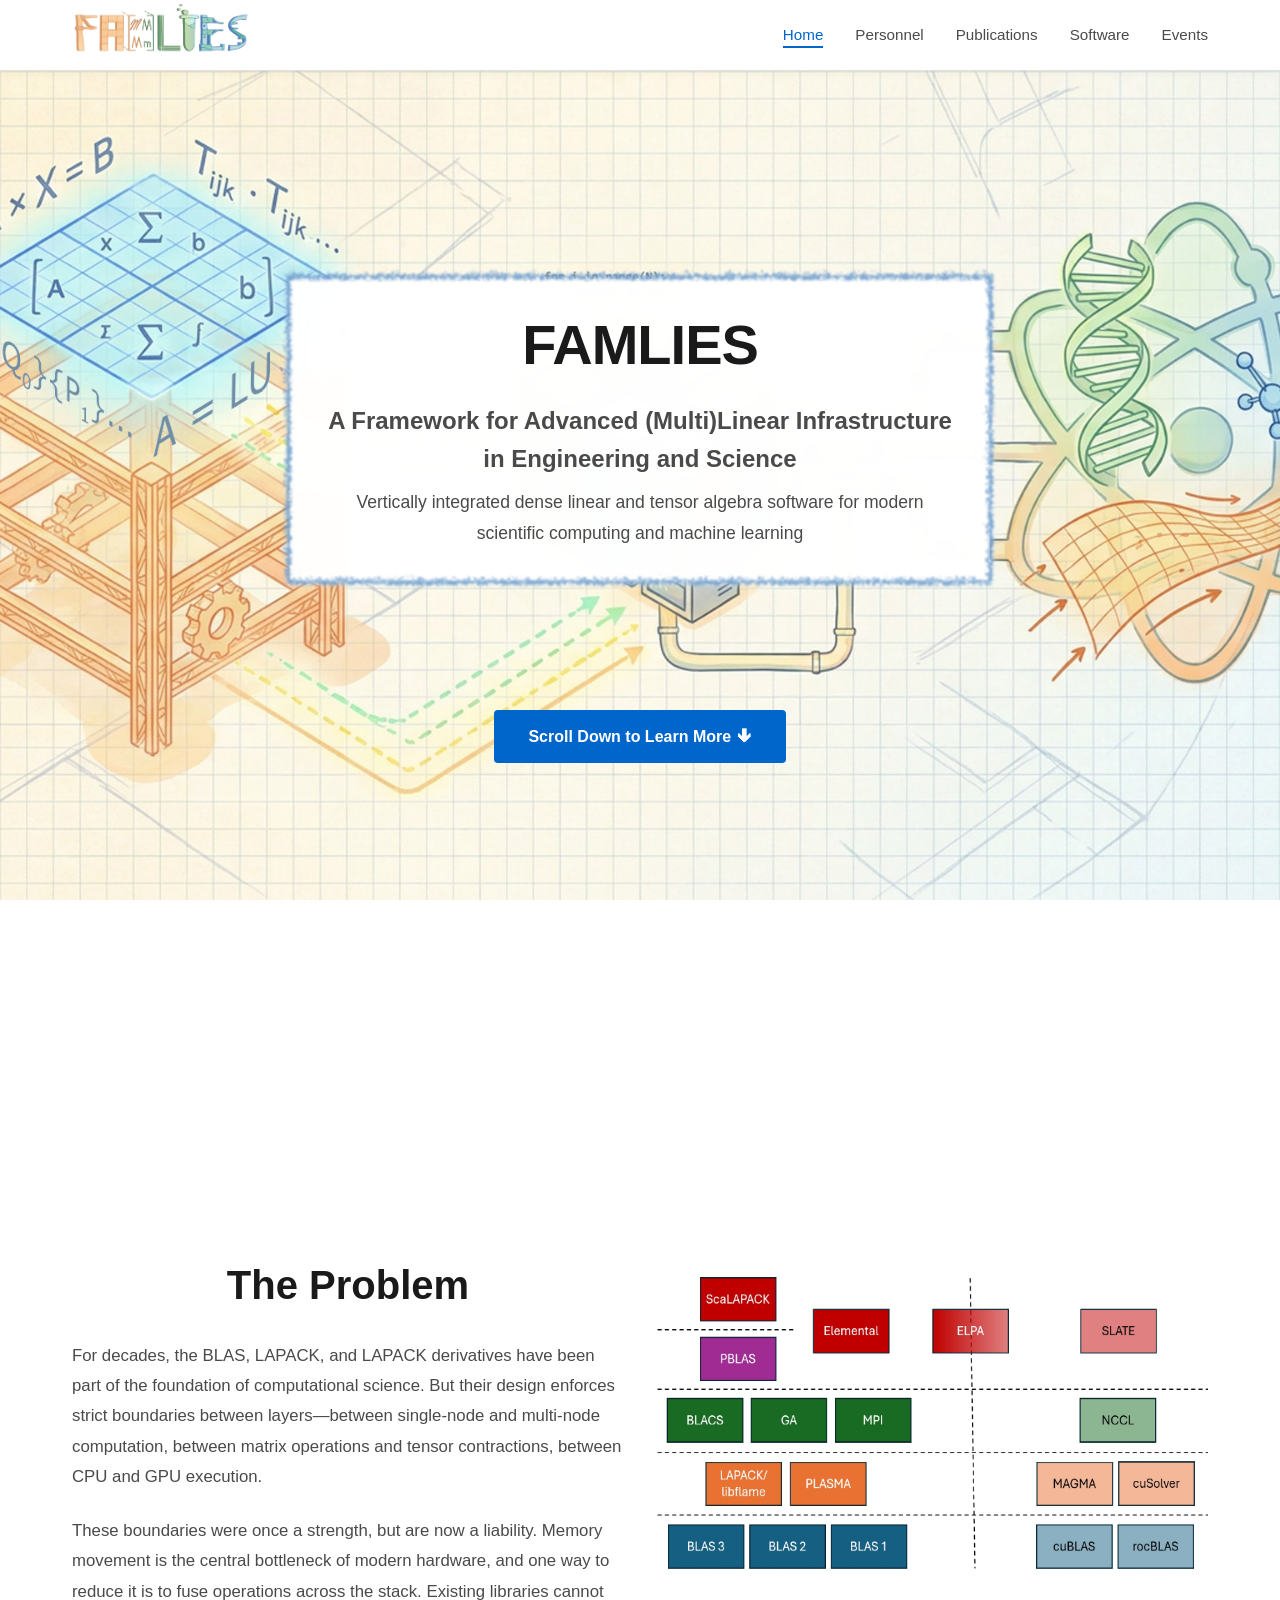
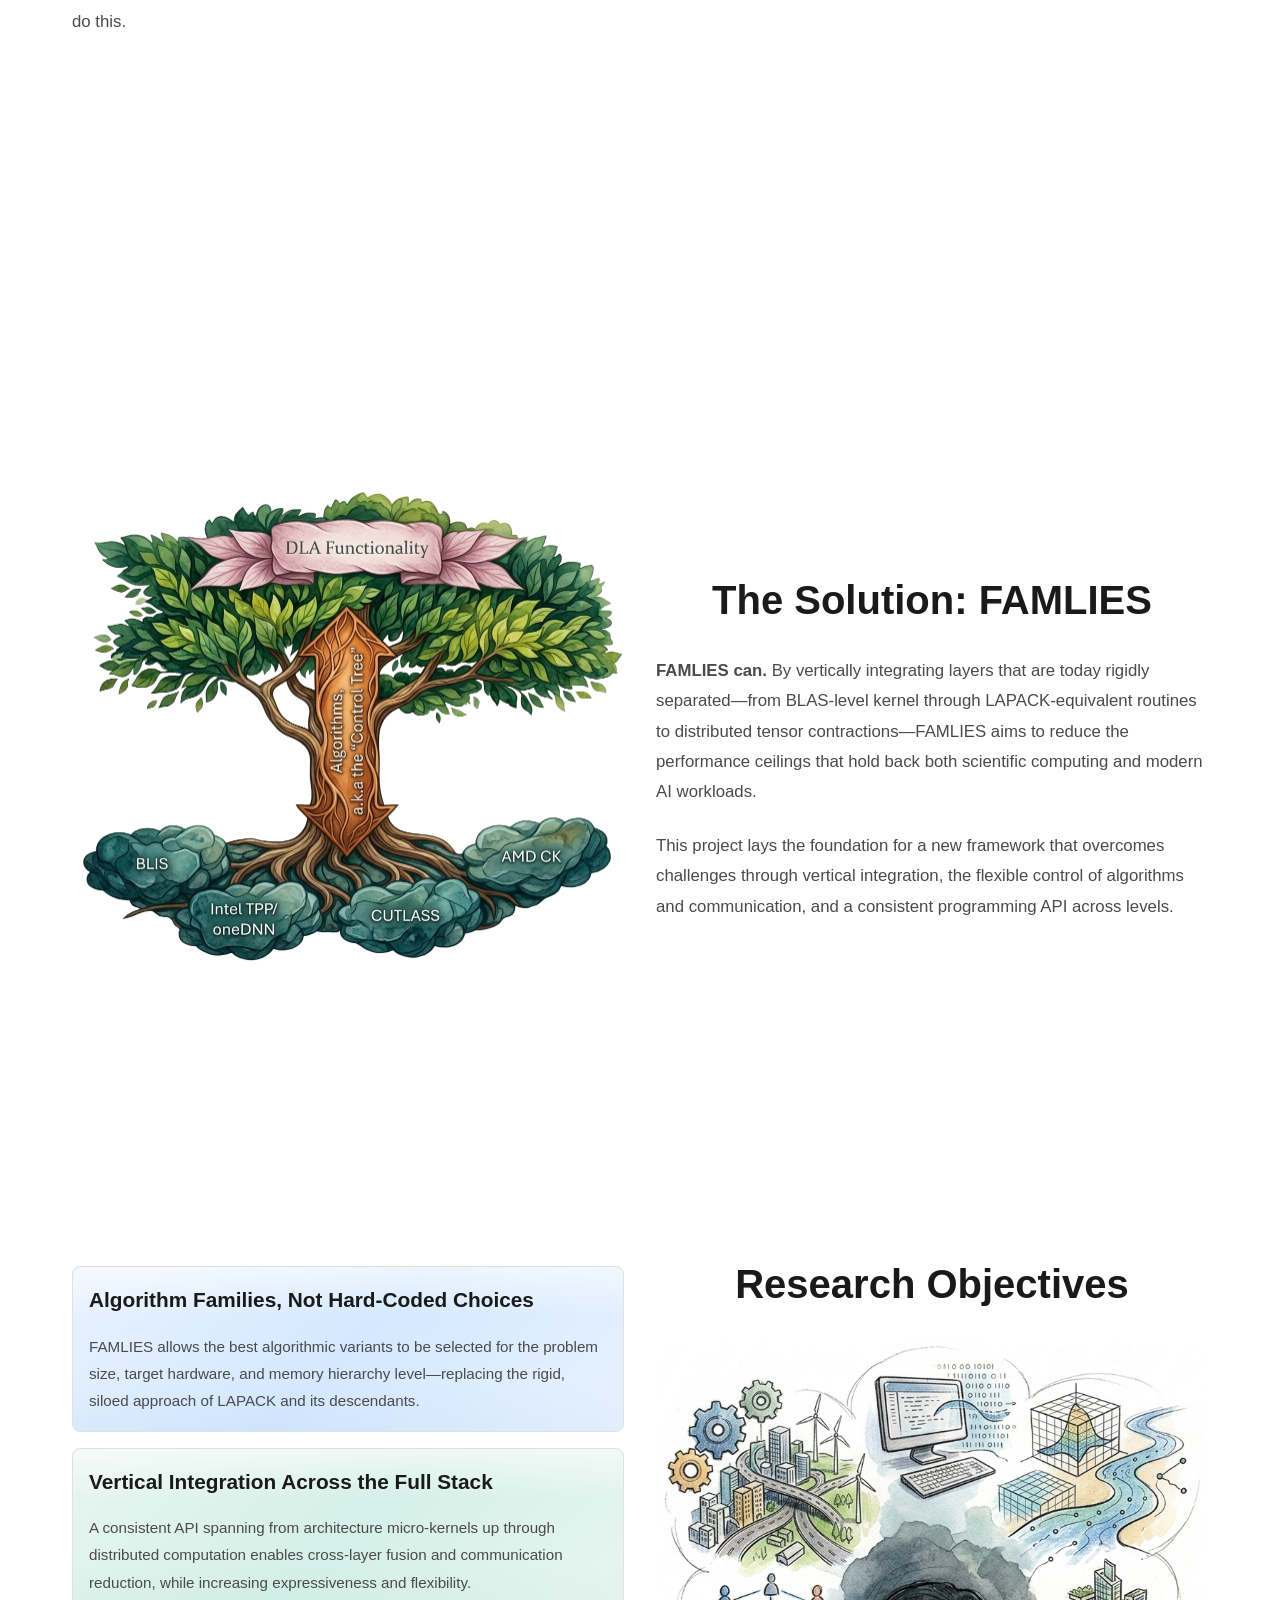
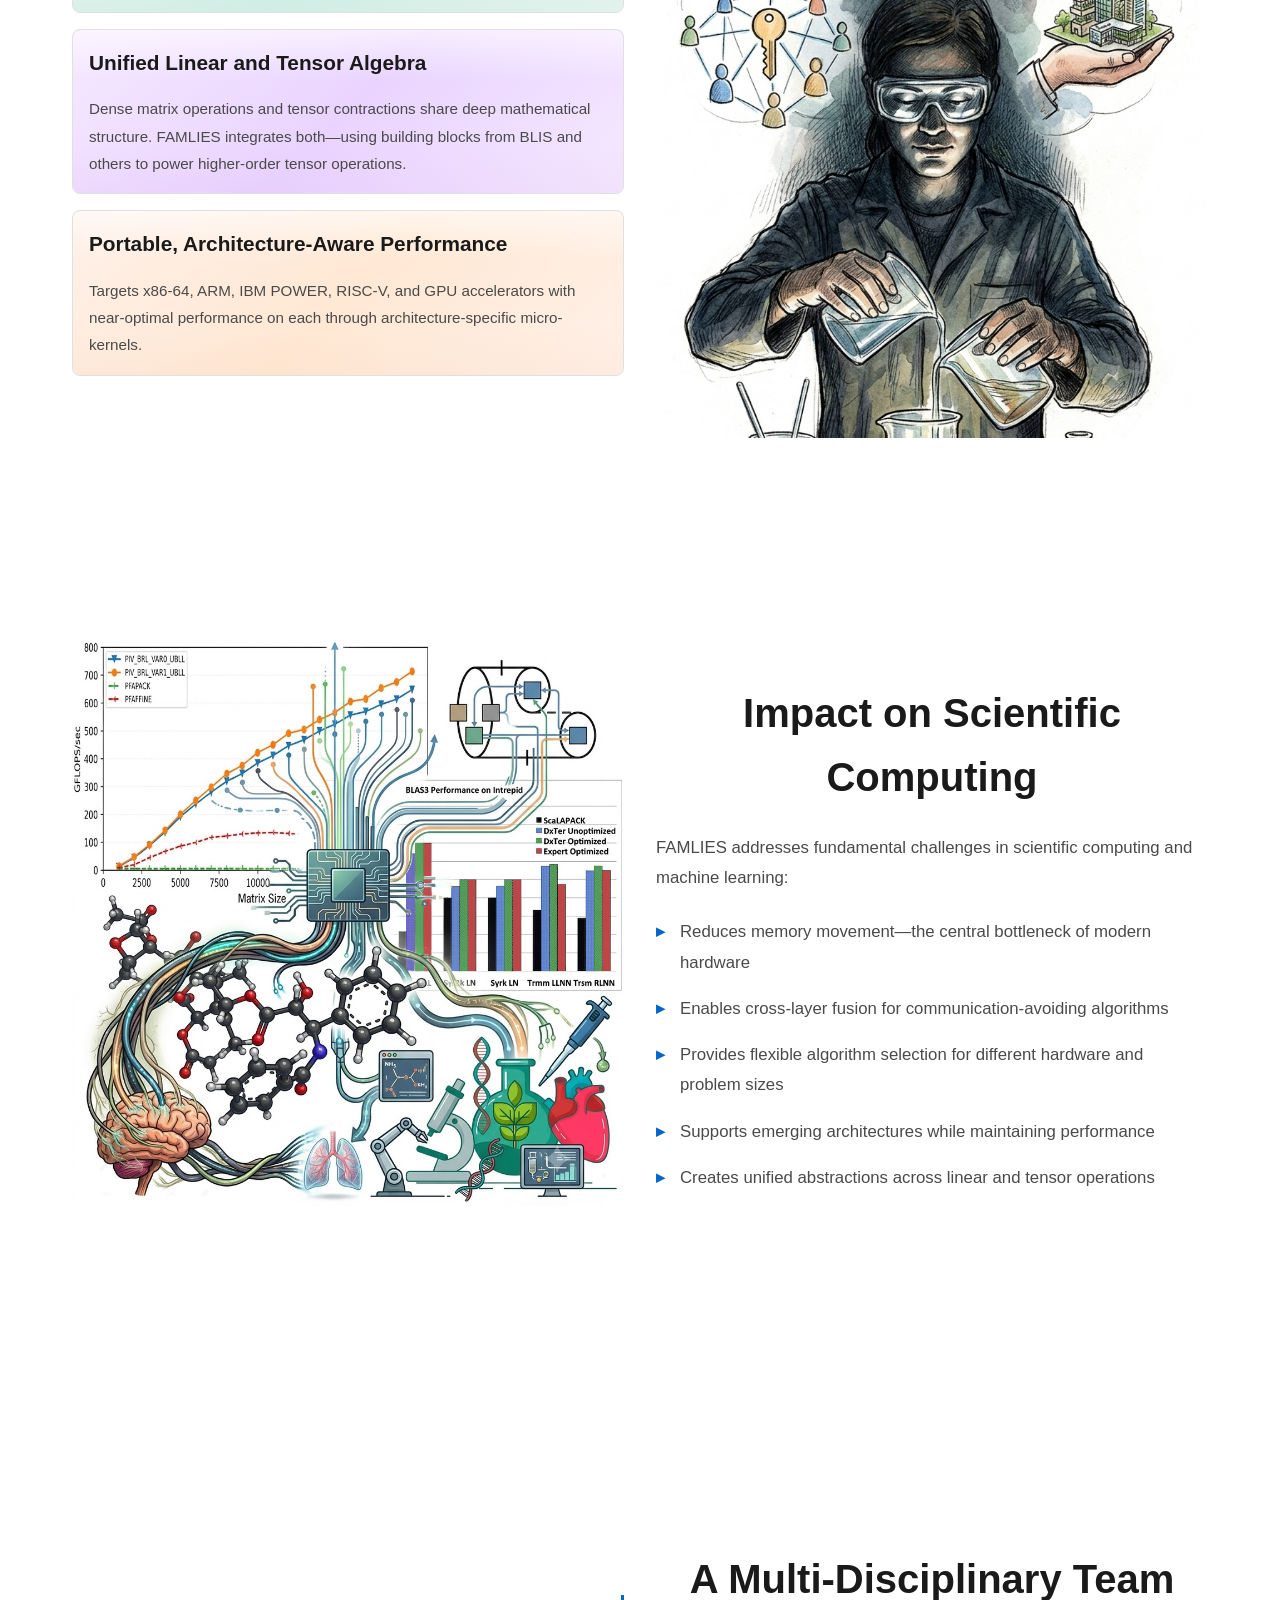
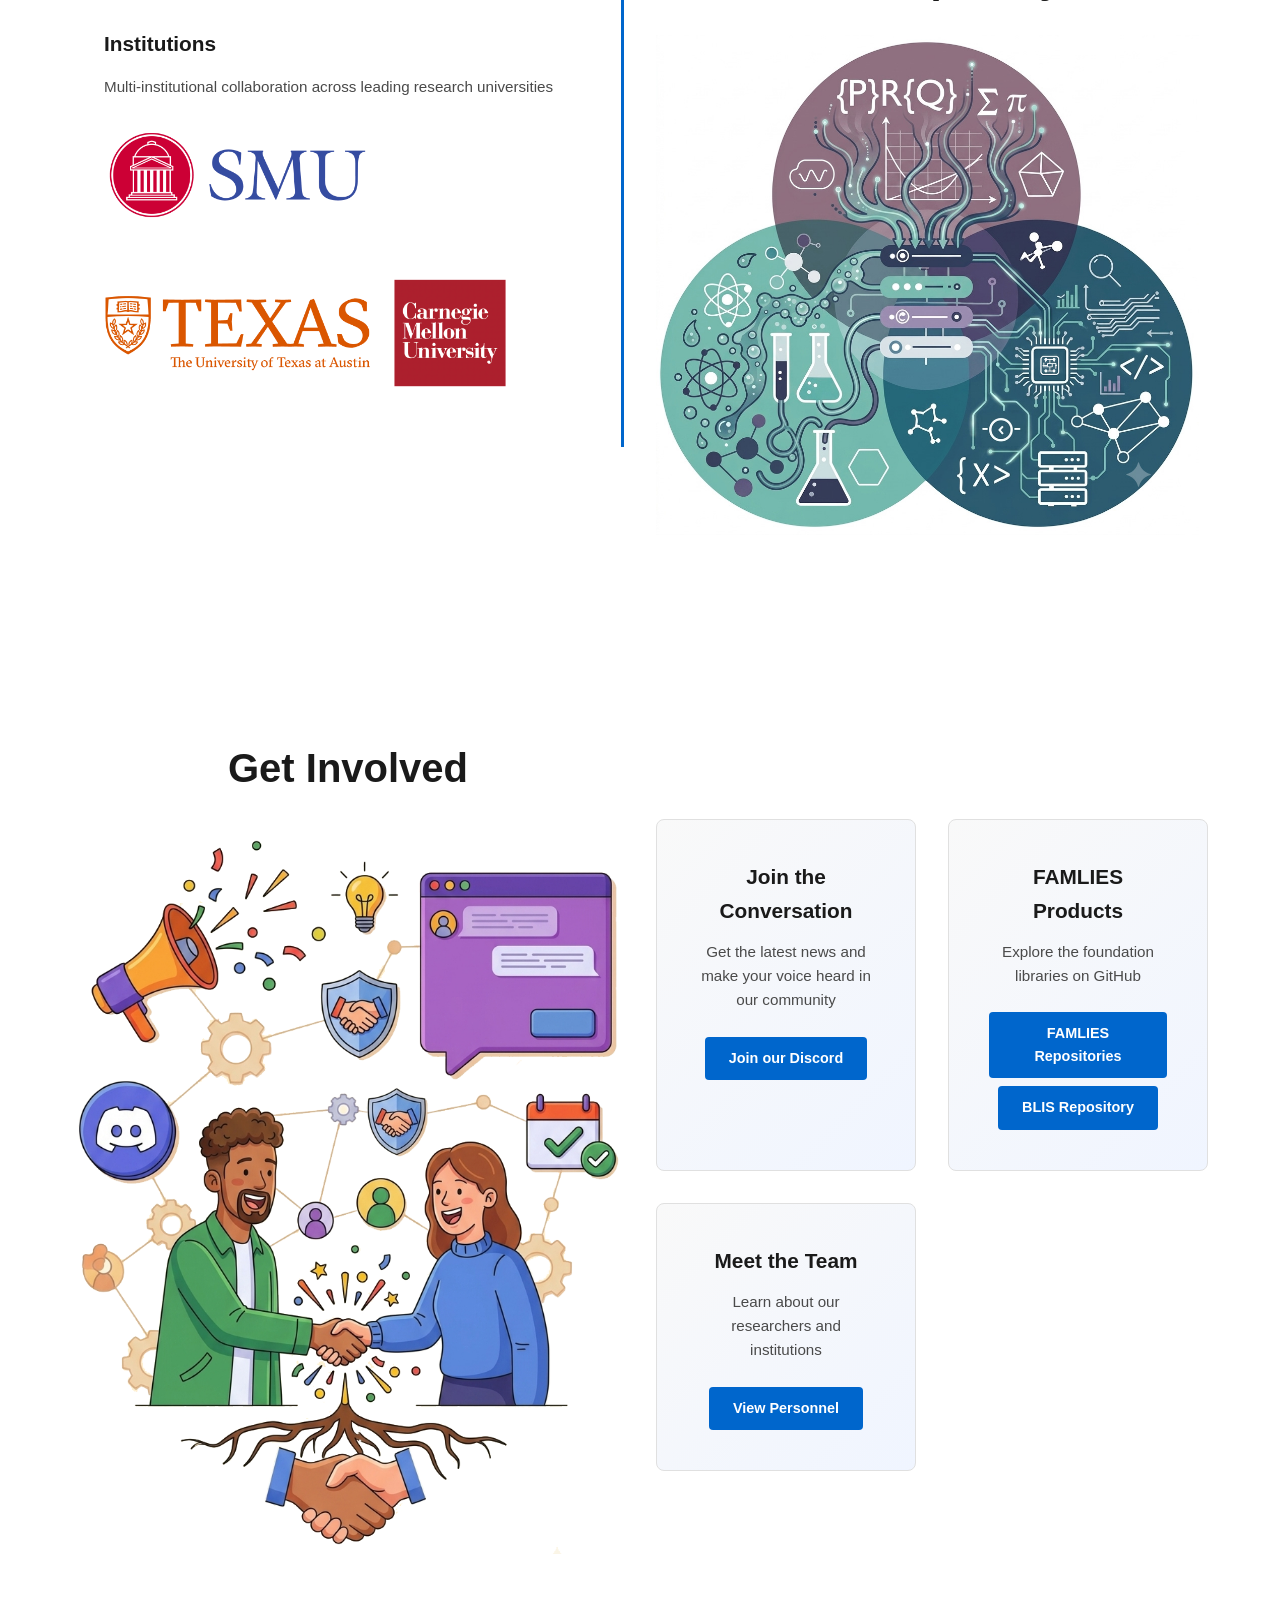
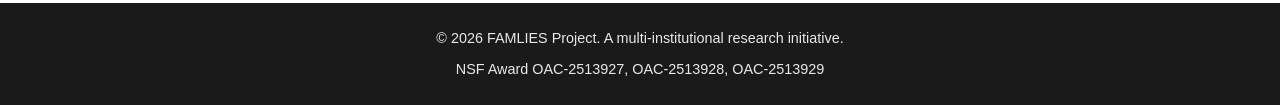
==== commit 315a4b08: "Final v1.0" ====
--- a/site/index.html
+++ b/site/index.html
@@ -48,12 +48,21 @@
     <!-- Main Content -->
     <main>
         <!-- Section 1: Motivation -->
-        <section id="about" class="content-section">
+        <section id="about" class="content-section fullheight">
             <div class="section-container">
                 <div class="section-content left">
-                    <h2>The Problem</h2>
-                    <p>For decades, BLAS and LAPACK have been the foundation of computational science. But their design enforces strict boundaries between layers—between single-node and multi-node computation, between matrix operations and tensor contractions, between CPU and GPU execution.</p>
-                    <p>These boundaries were once a strength, but are now a liability. Memory movement is the central bottleneck of modern hardware, and the only way to reduce it is to fuse operations across the stack. Existing libraries cannot do this.</p>
+                    <h2 class="section-title">The Problem</h2>
+                    <p>For decades, the BLAS, LAPACK, and LAPACK derivatives
+                    have been part of the foundation of computational science. But
+                    their design enforces strict boundaries between
+                    layers—between single-node and multi-node computation,
+                    between matrix operations and tensor contractions, between
+                    CPU and GPU execution.</p>
+                    <p>These boundaries were once a strength, but are now a
+                    liability. Memory movement is the central bottleneck of
+                    modern hardware, and one way to reduce it is to fuse
+                    operations across the stack. Existing libraries cannot do
+                    this.</p>
                 </div>
                 <div class="section-image right">
                     <div class="section-image-content">
@@ -65,7 +74,7 @@
         </section>
 
         <!-- Section 2: Solution -->
-        <section class="content-section bg-light">
+        <section class="content-section fullheight">
             <div class="section-container">
                 <div class="section-image left">
                     <div class="section-image-content">
@@ -74,24 +83,38 @@
                     </div>
                 </div>
                 <div class="section-content right">
-                    <h2>The Solution: FAMLIES</h2>
-                    <p><strong>FAMLIES can.</strong> By vertically integrating layers that are today rigidly separated—from BLAS-level kernels through LAPACK-equivalent routines to distributed tensor contractions—FAMLIES aims to eliminate the performance ceilings that hold back both scientific computing and modern AI workloads.</p>
-                    <p>This project lays the foundation for a new framework that overcomes challenges through vertical integration, the flexible control of algorithms and communication, and a consistent programming API across levels.</p>
+                    <h2 class="section-title">The Solution: FAMLIES</h2>
+                    <p><strong>FAMLIES can.</strong> By vertically integrating
+                    layers that are today rigidly separated—from BLAS-level
+                    kernel through LAPACK-equivalent routines to distributed
+                    tensor contractions—FAMLIES aims to reduce the performance
+                    ceilings that hold back both scientific computing and modern
+                    AI workloads.</p>
+                    <p>This project lays the foundation for a new framework that
+                    overcomes challenges through vertical integration, the
+                    flexible control of algorithms and communication, and a
+                    consistent programming API across levels.</p>
                 </div>
             </div>
         </section>
 
         <!-- Section 3: Research Objectives -->
-        <section class="content-section">
+        <section class="content-section fullheight">
             <div class="section-container">
                 <div class="objectives-grid">
                     <div class="objective-card objective-blue">
                         <h3>Algorithm Families, Not Hard-Coded Choices</h3>
-                        <p>FAMLIES automatically selects the best algorithmic variant for the problem size, target hardware, and memory hierarchy level—replacing the rigid, single-algorithm approach of LAPACK and its descendants.</p>
+                        <p>FAMLIES allows the best algorithmic variants to be
+                        selected for the problem size, target hardware, and
+                        memory hierarchy level—replacing the rigid, siloed approach of LAPACK and its
+                        descendants.</p>
                     </div>
                     <div class="objective-card objective-green">
                         <h3>Vertical Integration Across the Full Stack</h3>
-                        <p>A consistent API spanning from architecture micro-kernels up through distributed computation. Cross-layer fusion becomes possible, enabling communication-avoiding algorithms.</p>
+                        <p>A consistent API spanning from architecture
+                        micro-kernels up through distributed computation enables
+                        cross-layer fusion and communication reduction, while
+                        increasing expressiveness and flexibility.</p>
                     </div>
                     <div class="objective-card objective-purple">
                         <h3>Unified Linear and Tensor Algebra</h3>
@@ -102,7 +125,9 @@
                     </div>
                     <div class="objective-card objective-orange">
                         <h3>Portable, Architecture-Aware Performance</h3>
-                        <p>Targets x86-64, ARM, IBM POWER, RISC-V, and GPU accelerators with near-optimal performance on each through architecture-specific micro-kernels.</p>
+                        <p>Targets x86-64, ARM, IBM POWER, RISC-V, and GPU
+                        accelerators with near-optimal performance on each
+                        through architecture-specific micro-kernels.</p>
                     </div>
                 </div>
                 <div class="section-content">
@@ -114,7 +139,7 @@
         </section>
 
         <!-- Section 4: Impact -->
-        <section class="content-section bg-light">
+        <section class="content-section fullheight">
             <div class="section-container">
                 <div class="section-image left">
                     <div class="section-image-content">
@@ -123,7 +148,7 @@
                     </div>
                 </div>
                 <div class="section-content right">
-                    <h2>Impact on Scientific Computing</h2>
+                    <h2 class="section-title">Impact on Scientific Computing</h2>
                     <p>FAMLIES addresses fundamental challenges in scientific computing and machine learning:</p>
                     <ul class="impact-list">
                         <li>Reduces memory movement—the central bottleneck of modern hardware</li>
@@ -137,7 +162,7 @@
         </section>
 
         <!-- Section 5: Project Details -->
-        <section class="content-section">
+        <section class="content-section fullheight">
             <div class="section-container">
                 <div class="details-grid">
                     <div class="detail-item">
@@ -159,10 +184,10 @@
         </section>
 
         <!-- Section 6: Getting Started -->
-        <section class="content-section bg-light">
+        <section class="content-section fullheight">
             <div class="section-container">
                 <div class="section-content">
-                    <h2 class="section-title text-center">Get Involved</h2>
+                    <h2 class="section-title">Get Involved</h2>
                     <img src="images/get_involved.png" alt="Get Involved"
                         width="100%" height="auto" />
                 </div>
--- a/site/styles.css
+++ b/site/styles.css
@@ -219,16 +219,14 @@
 }
 
 .content-section {
-    min-height: 100vh;
     padding: 80px var(--spacing-unit) * 2;
     display: flex;
     align-items: center;
     justify-content: center;
 }
 
-.content-section.bg-light {
-    /* Removed for now so everything has white bg */
-    /* background-color: var(--light-bg); */
+.content-section.fullheight {
+    min-height: 100vh;
 }
 
 .section-container {
@@ -241,7 +239,7 @@
 .section-container {
     display: grid;
     grid-template-columns: 1fr 1fr;
-    gap: 4rem;
+    gap: 2rem;
     align-items: center;
     padding-left: 2rem;
     padding-right: 2rem;
@@ -249,20 +247,13 @@
 
 .section-container.wide {
     grid-template-columns: 1fr;
+    gap: 0rem;
 }
 
 .section-content {
     display: flex;
     flex-direction: column;
     justify-content: center;
-}
-
-.section-content h2 {
-    font-size: 2.2rem;
-    font-weight: 700;
-    margin-bottom: 1.5rem;
-    line-height: 1.3;
-    color: var(--primary-color);
 }
 
 .section-content p {
@@ -321,7 +312,7 @@
     font-size: 2.5rem;
     font-weight: 700;
     margin-top: 3rem;
-    margin-bottom: 3rem;
+    margin-bottom: 1.5rem;
     text-align: center;
     color: var(--primary-color);
 }
@@ -612,23 +603,13 @@
 .personnel-grid {
     display: grid;
     grid-template-columns: repeat(3, 1fr);
-    gap: 2.5rem;
+    gap: 2rem;
     margin-top: 2rem;
     padding: 0 2rem;
 }
 
 .personnel-section {
     grid-template-columns: 1fr;
-}
-
-/* Override grid layout for personnel page content containers */
-.content-section .section-container:has(> .personnel-grid),
-.content-section .section-container:has(> .institutions-grid),
-.content-section .section-container:has(> .opportunity-cards) {
-    display: block;
-    max-width: 100%;
-    margin: 0;
-    gap: 0;
 }
 
 .person-card {
@@ -777,7 +758,6 @@
     display: grid;
     grid-template-columns: repeat(3, 1fr);
     gap: 2rem;
-    margin-top: 2rem;
     padding: 0 2rem;
 }
 
@@ -825,12 +805,61 @@
     line-height: 1.6;
 }
 
+/* Funding Grid */
+
+.funding-grid {
+    display: grid;
+    grid-template-columns: 1fr;
+    gap: 2rem;
+    padding: 0 2rem;
+}
+
+.funding-card {
+    padding: 2rem;
+    background-color: var(--white);
+    border-radius: 8px;
+    border: 1px solid var(--border-color);
+    transition: all 0.3s ease;
+    text-align: center;
+    display: flex;
+    flex-direction: column;
+    align-items: center;
+    justify-content: center;
+}
+
+.funding-card:hover {
+    box-shadow: 0 12px 24px rgba(0, 0, 0, 0.08);
+    border-color: var(--accent-color);
+}
+
+.funding-card h3 {
+    font-size: 1.2rem;
+    font-weight: 700;
+    margin-bottom: 1.5rem;
+    color: var(--primary-color);
+}
+
+.funding-card img {
+    max-height: 120px;
+    width: auto;
+    object-fit: contain;
+}
+
+.funding-card p {
+    font-size: 0.9rem;
+    color: var(--secondary-color);
+    line-height: 1.6;
+}
+
 /* ============================================
    PUBLICATIONS PAGE
    ============================================ */
 
 .publications-list {
+    display: grid;
+    grid-template-columns: 1fr;
     margin-top: 0;
+    gap: 2rem;
     padding-left: 2rem;
     padding-right: 2rem;
 }
@@ -840,7 +869,6 @@
     background-color: var(--white);
     border-radius: 8px;
     border: 1px solid var(--border-color);
-    margin-bottom: 2rem;
     transition: all 0.3s ease;
 }
 
@@ -929,7 +957,6 @@
     display: grid;
     grid-template-columns: repeat(auto-fit, minmax(280px, 1fr));
     gap: 2rem;
-    margin-top: 2rem;
     padding-left: 2rem;
     padding-right: 2rem;
 }
@@ -1458,6 +1485,15 @@
         gap: 1.5rem;
     }
 
+    .personnel-grid,
+    .institutions-grid {
+        grid-template-columns: 1fr 1fr;
+    }
+
+    .funding-grid {
+        grid-template-columns: 1fr;
+    }
+
     .objective-card,
     .cta-card,
     .detail-item {
@@ -1476,12 +1512,6 @@
 
     .page-header p {
         font-size: 1rem;
-    }
-
-    /* Personnel page responsive */
-    .personnel-grid {
-        grid-template-columns: repeat(2, 1fr);
-        gap: 2rem;
     }
 
     /* Events responsive */
@@ -1556,6 +1586,12 @@
         height: 100vh;
     }
 
+    .personnel-grid,
+    .institutions-grid,
+    .funding-grid {
+        grid-template-columns: 1fr;
+    }
+
     .hero h1 {
         font-size: 2rem;
         margin-bottom: 0.8rem;
@@ -1619,11 +1655,6 @@
         font-size: 0.9rem;
     }
 
-    /* Personnel cards mobile */
-    .personnel-grid {
-        grid-template-columns: 1fr;
-    }
-
     .person-image {
         width: 120px;
         height: 120px;
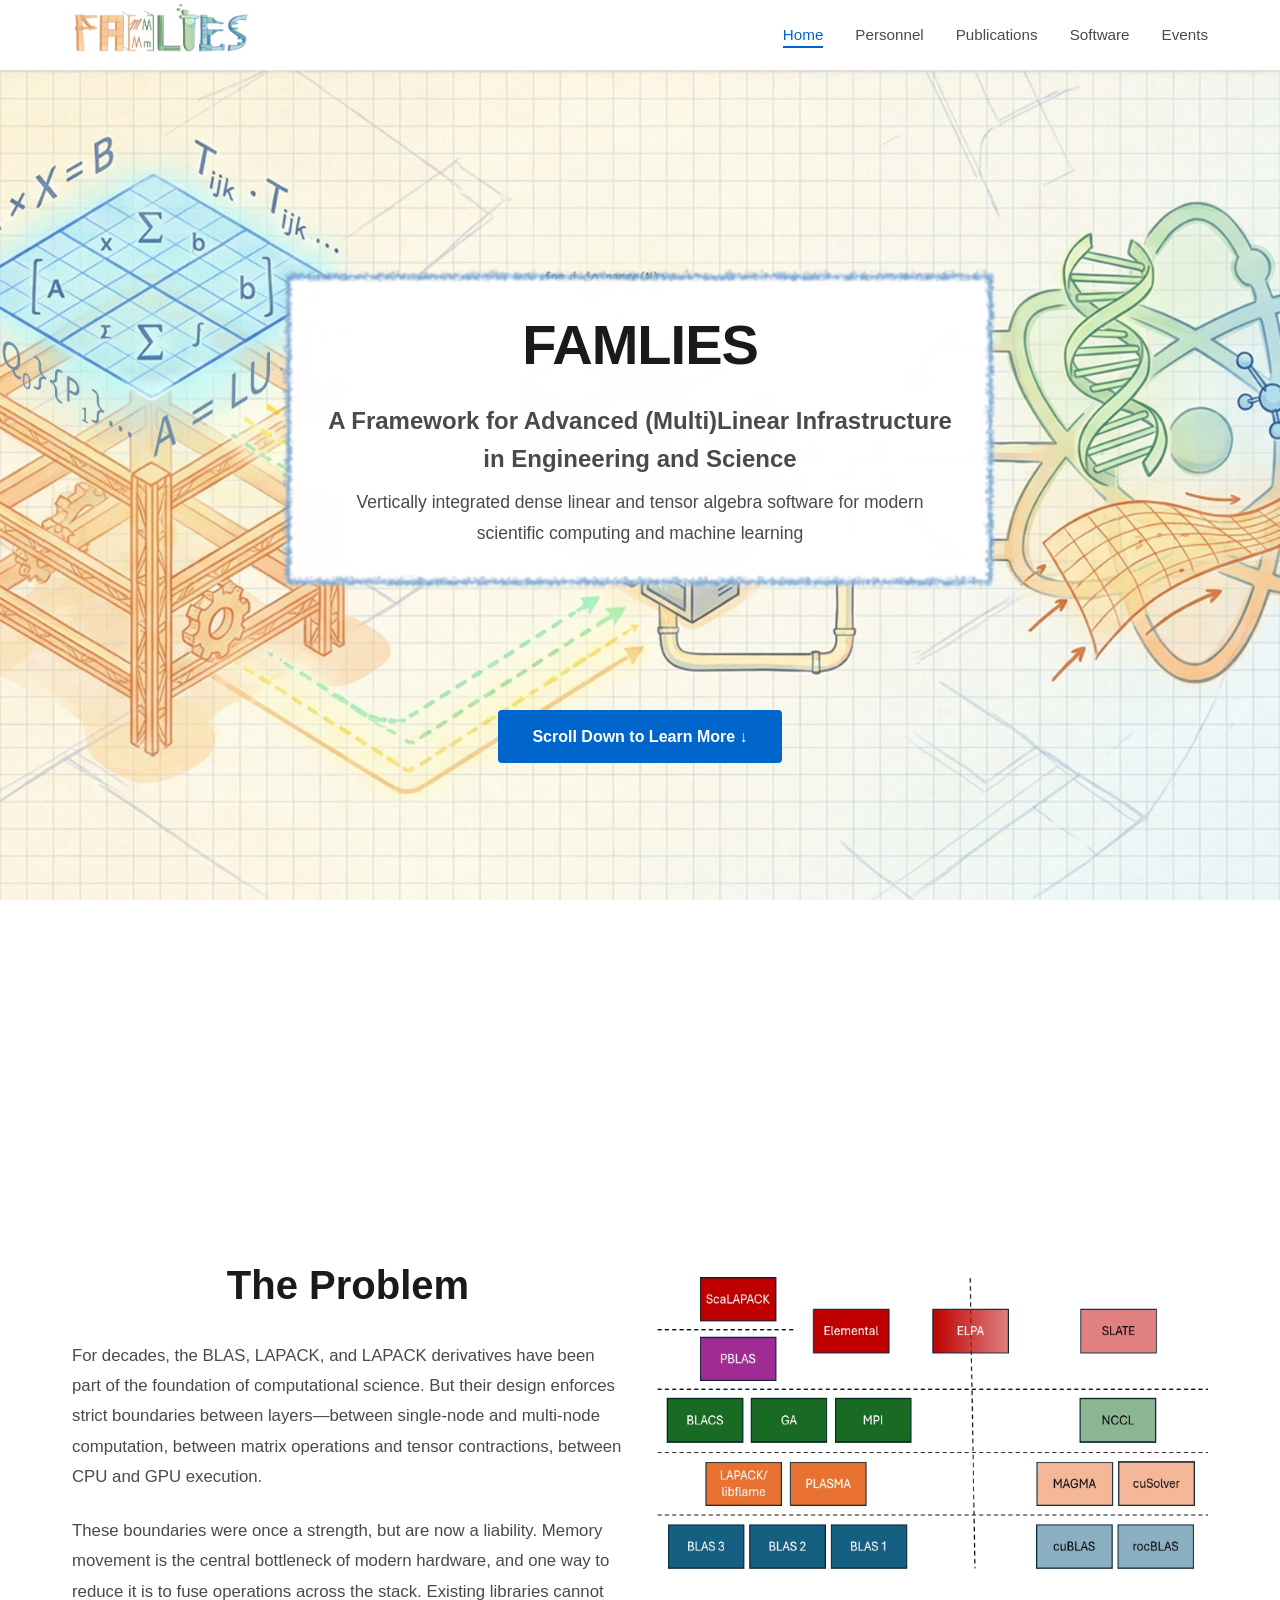
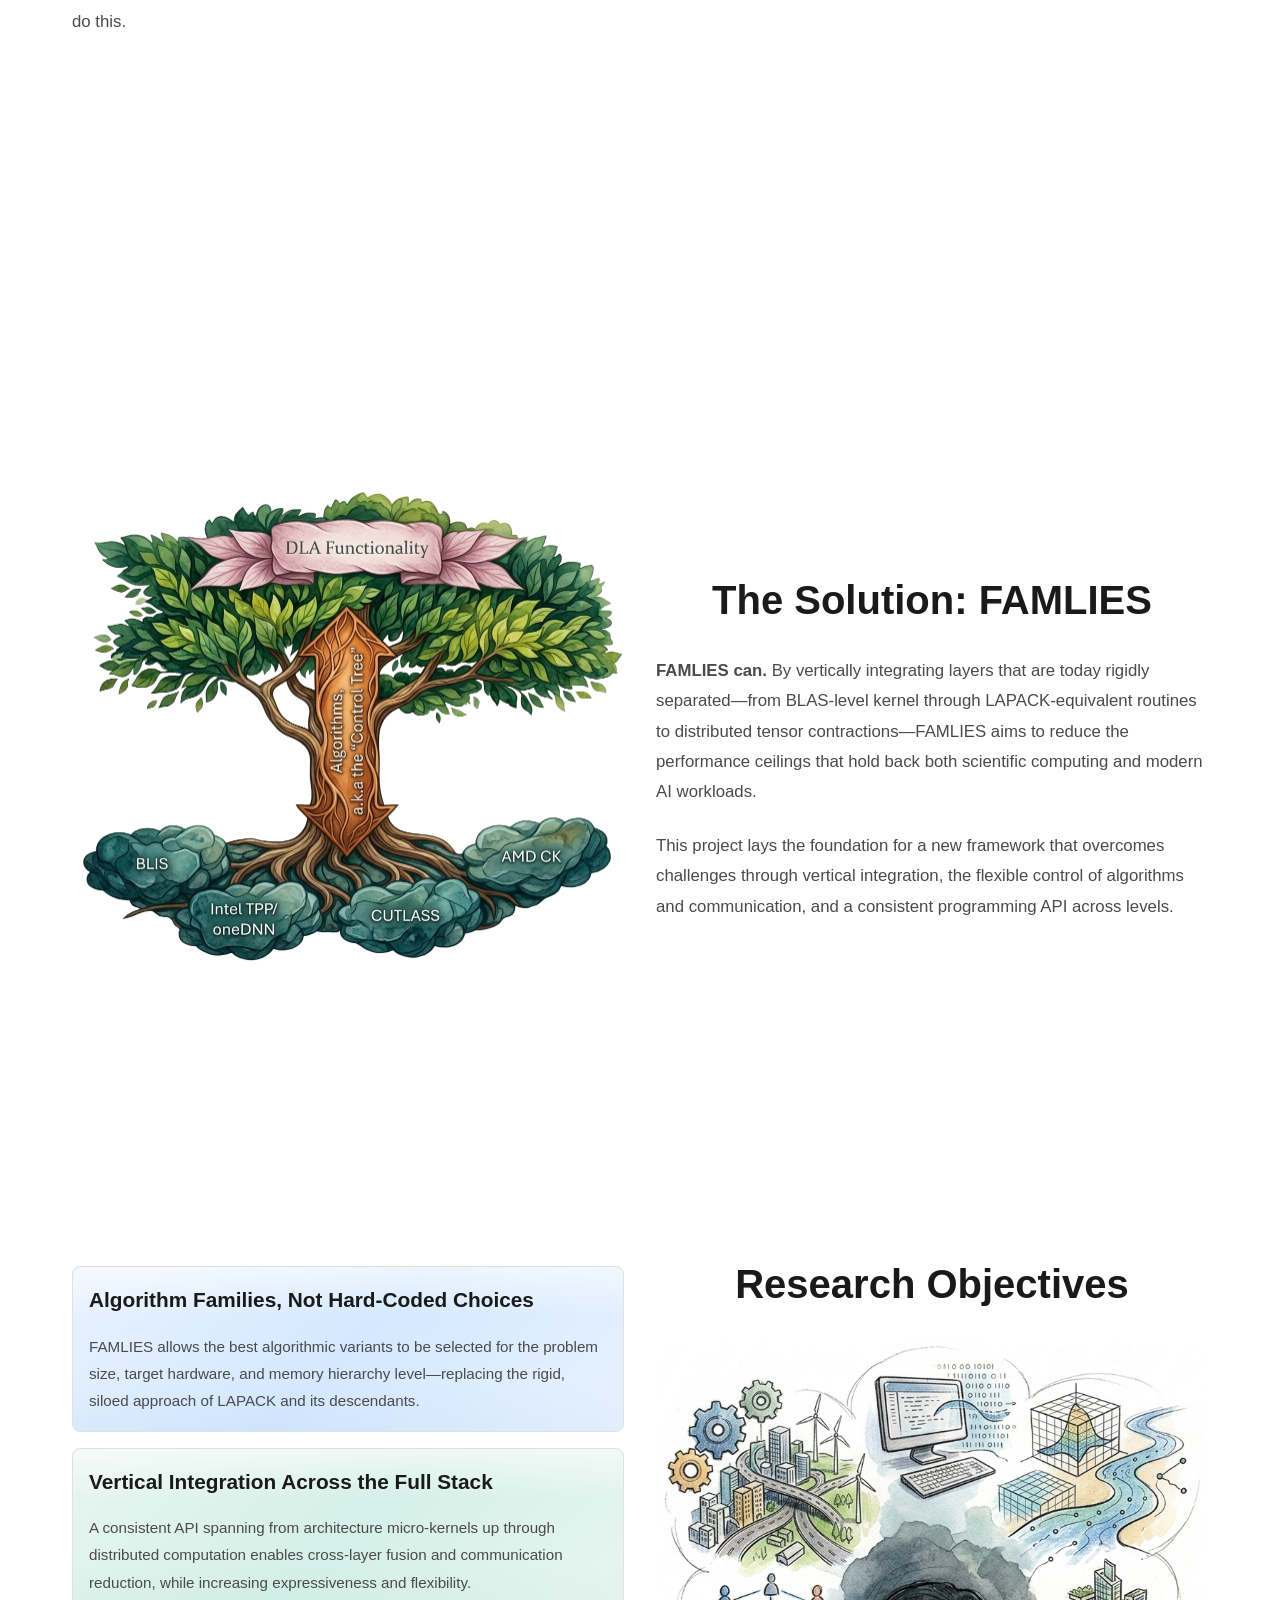
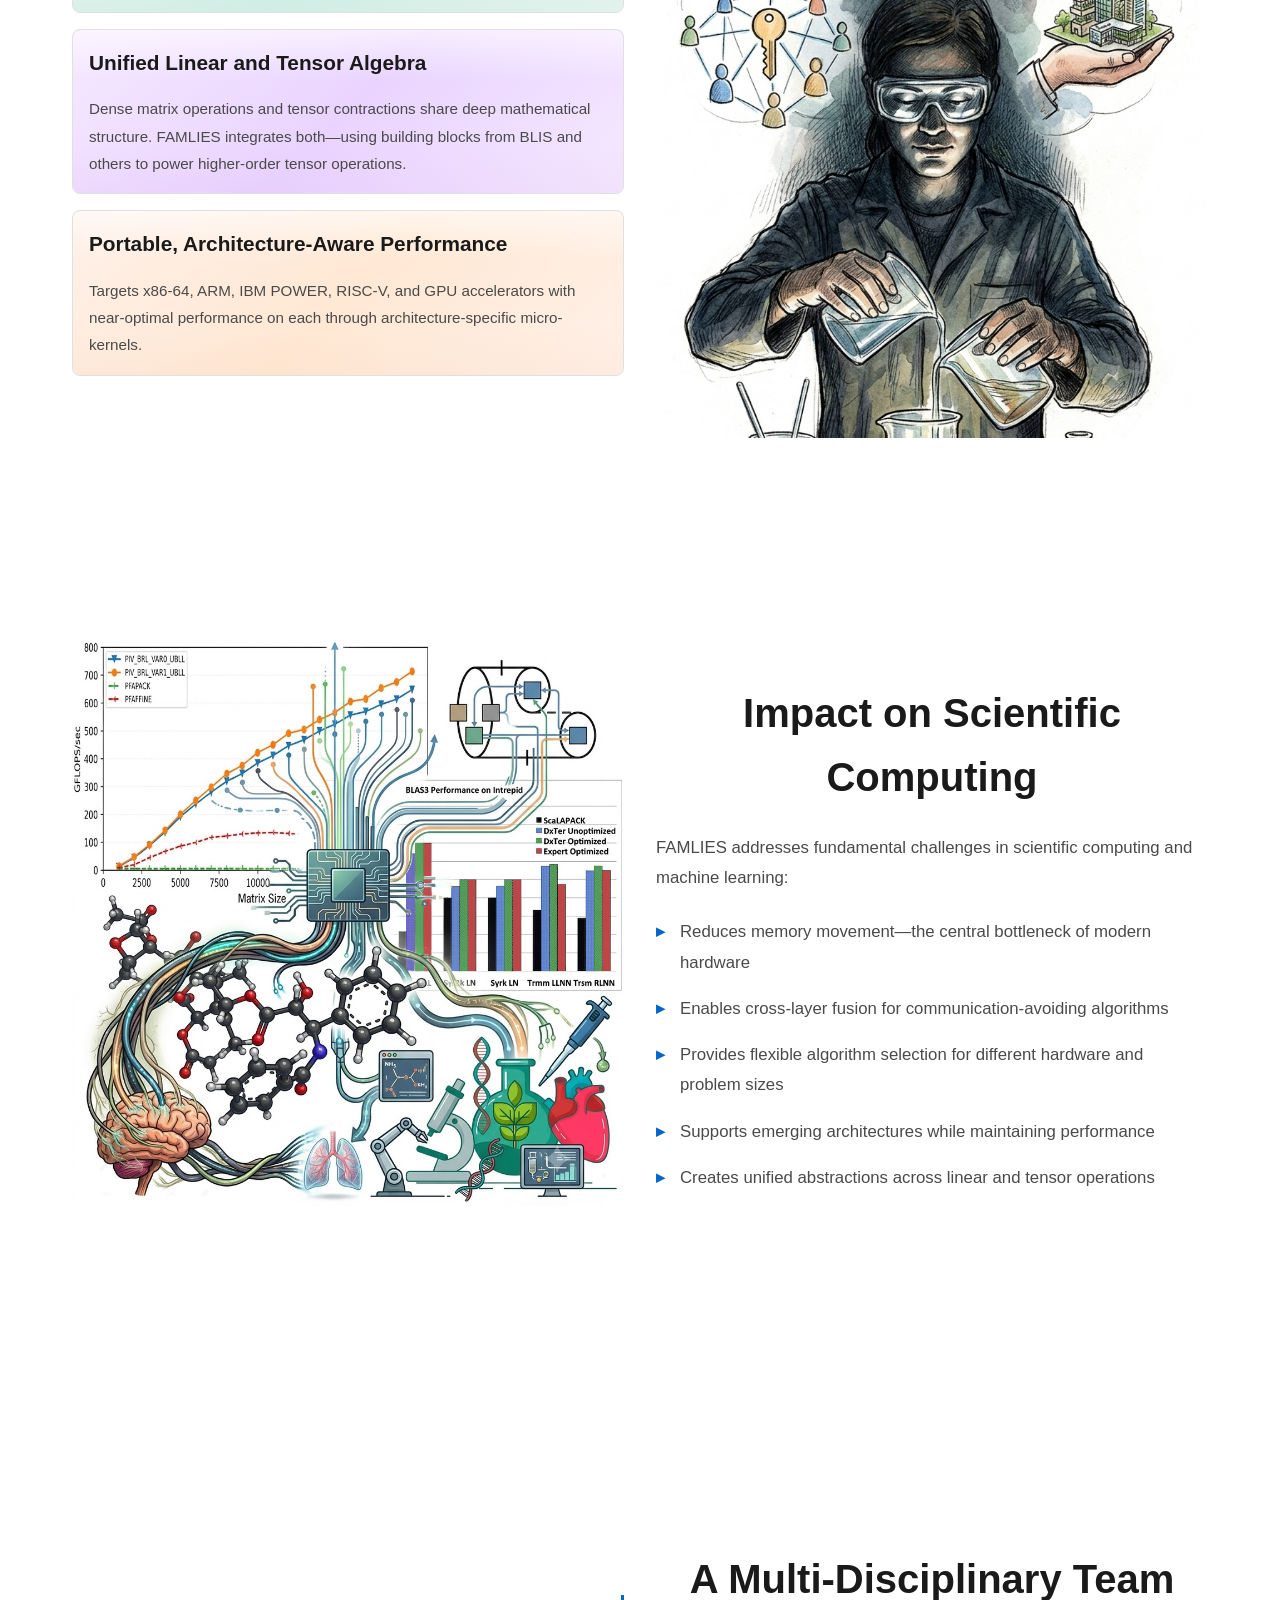
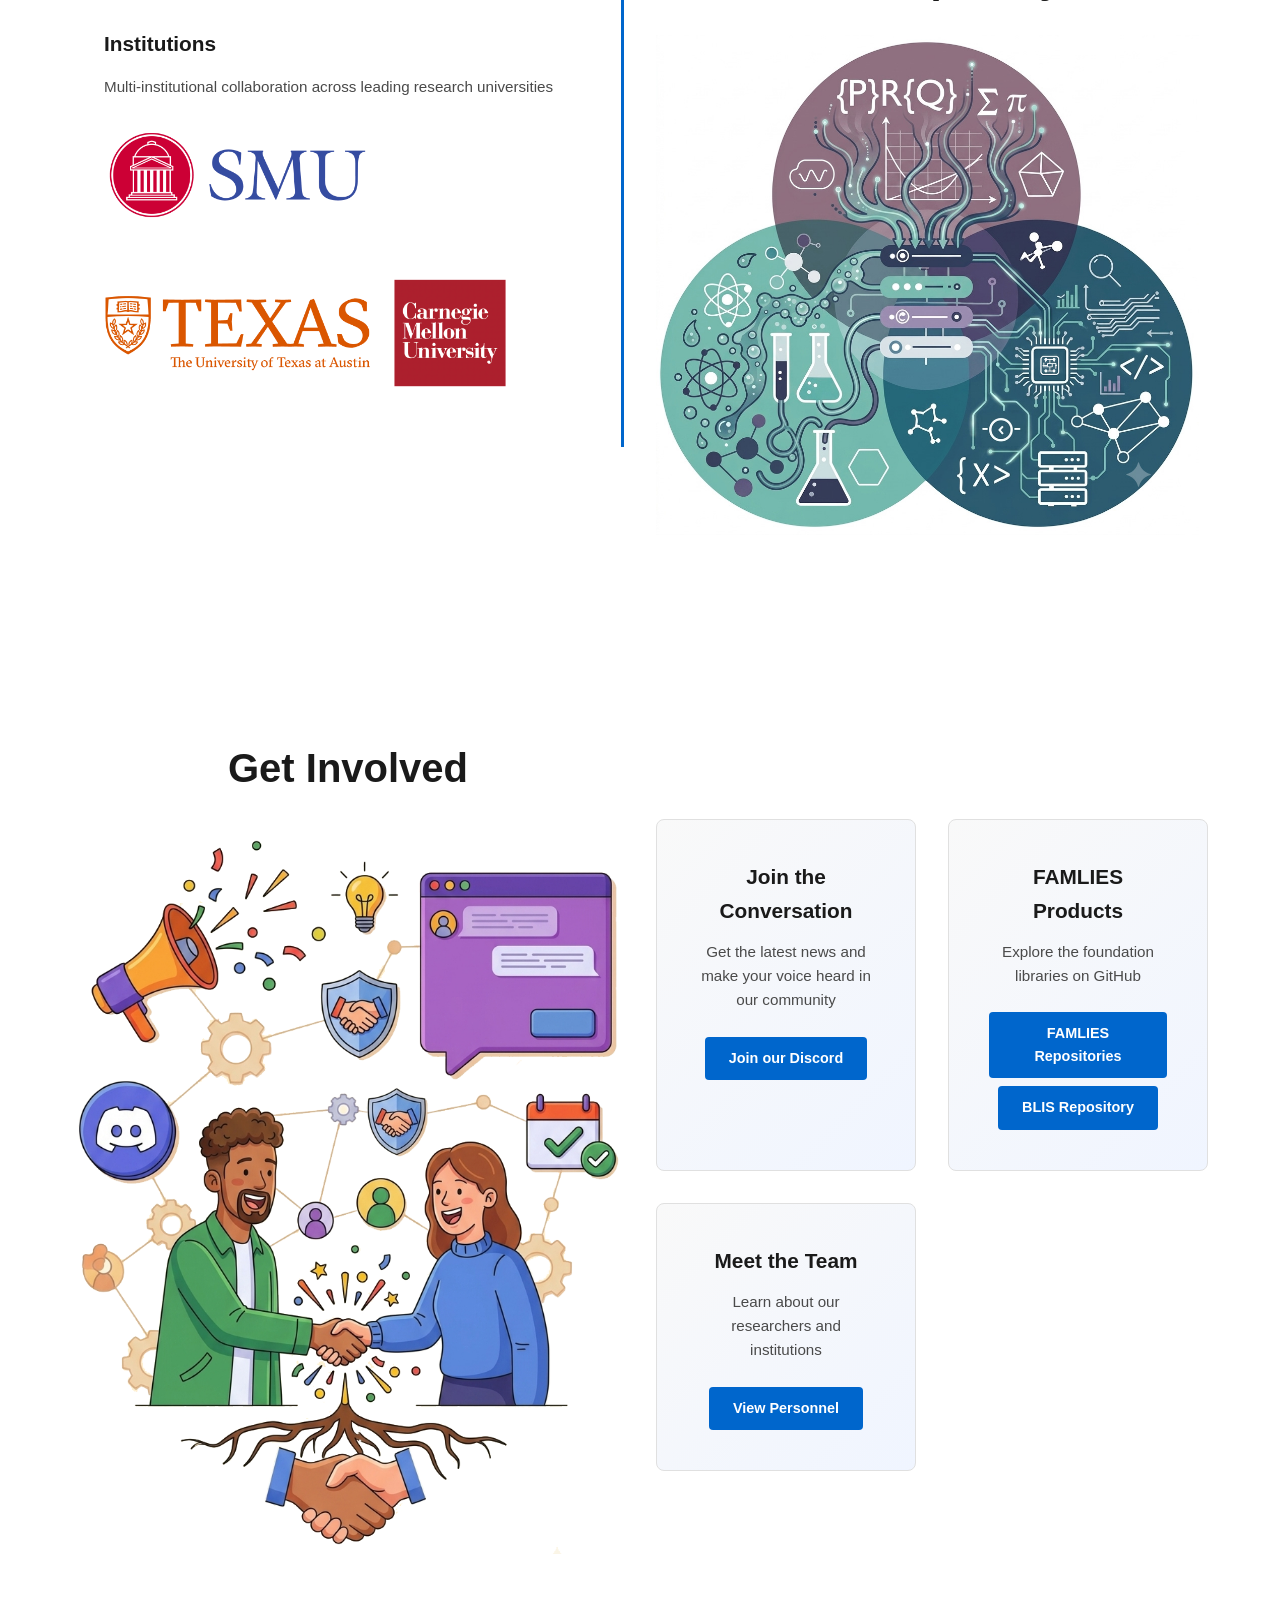
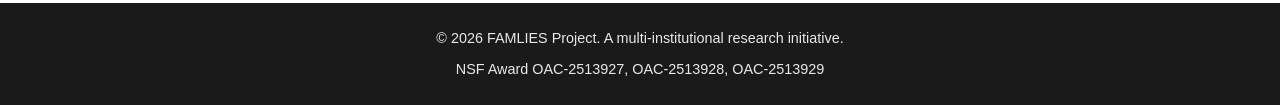
==== commit 0e71d69c: "Update call-to-action button arrow symbol" ====
--- a/site/index.html
+++ b/site/index.html
@@ -42,7 +42,7 @@
             <p class="hero-subtitle">A Framework for Advanced (Multi)Linear Infrastructure in Engineering and Science</p>
             <p class="hero-description">Vertically integrated dense linear and tensor algebra software for modern scientific computing and machine learning</p>
         </div>
-        <a href="#about" class="cta-button">Scroll Down to Learn More 🡳</a>
+        <a href="#about" class="cta-button">Scroll Down to Learn More ↓</a>
     </section>
 
     <!-- Main Content -->
